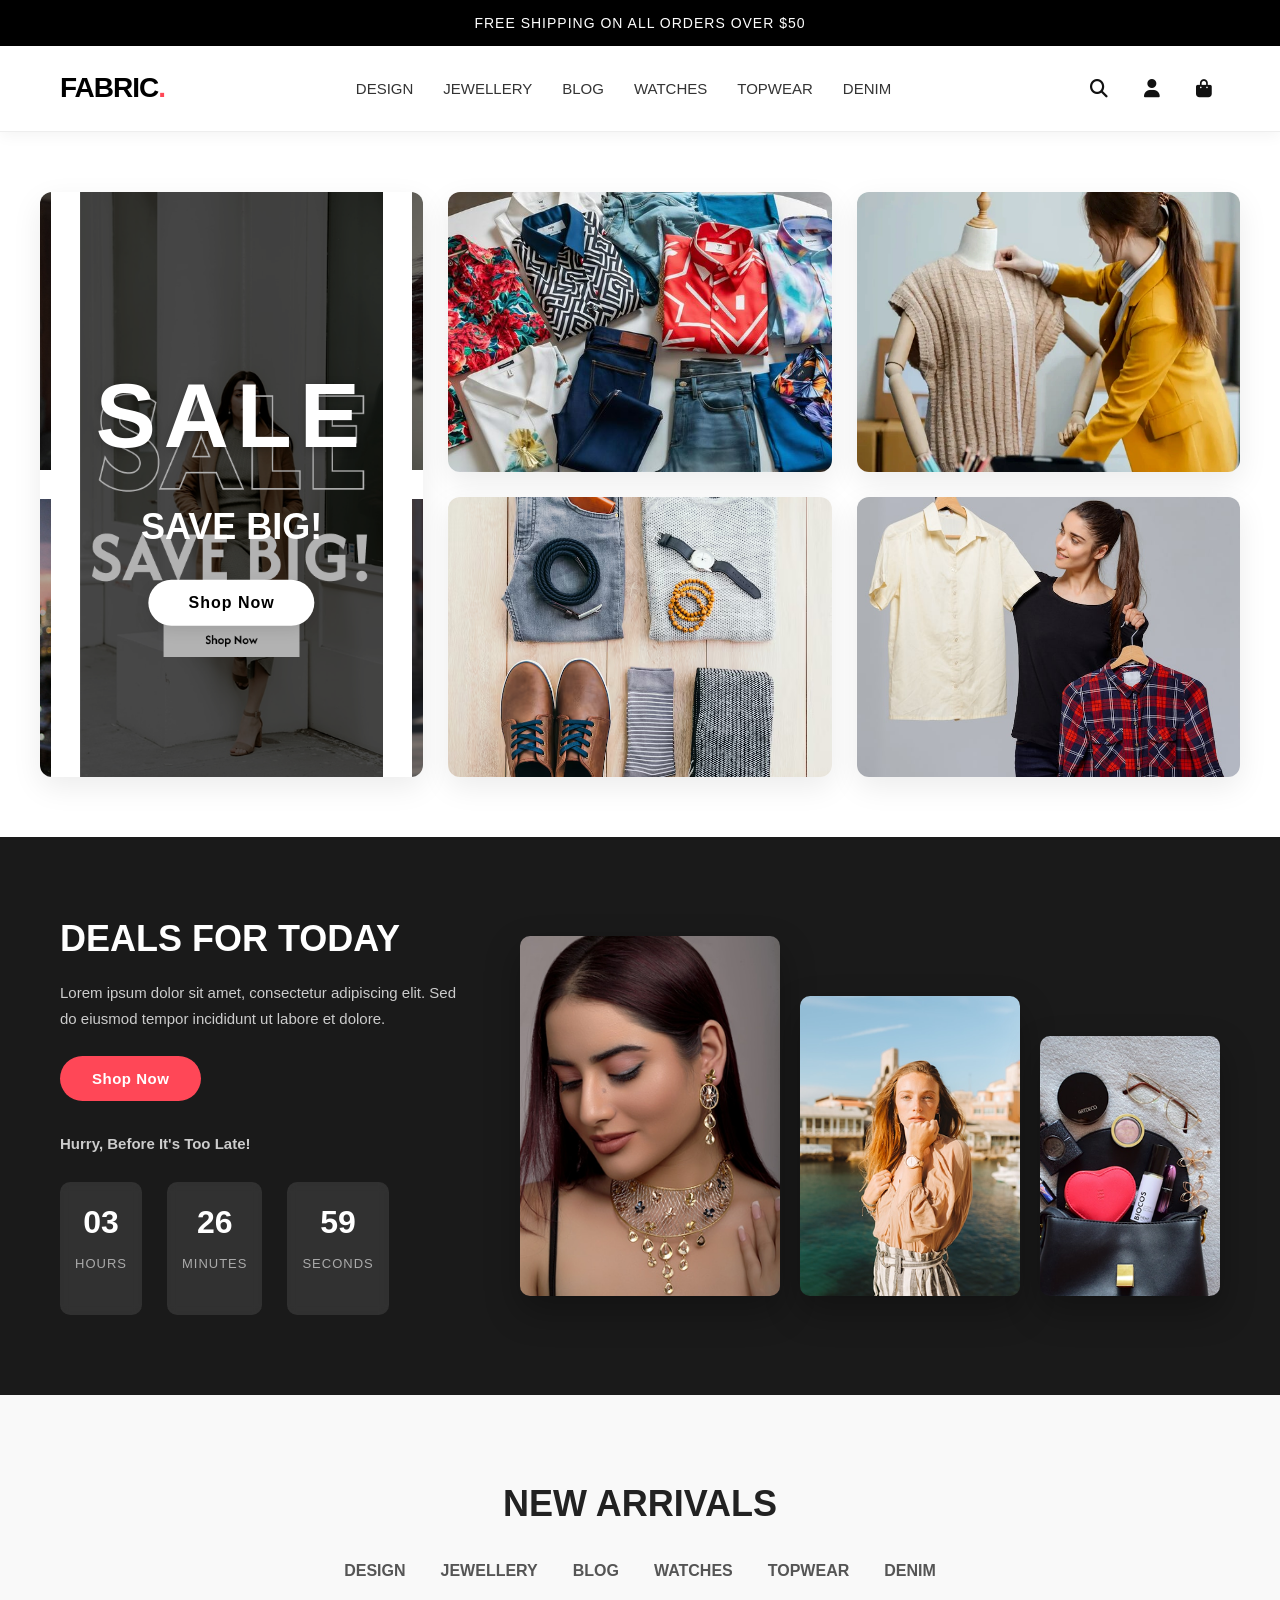
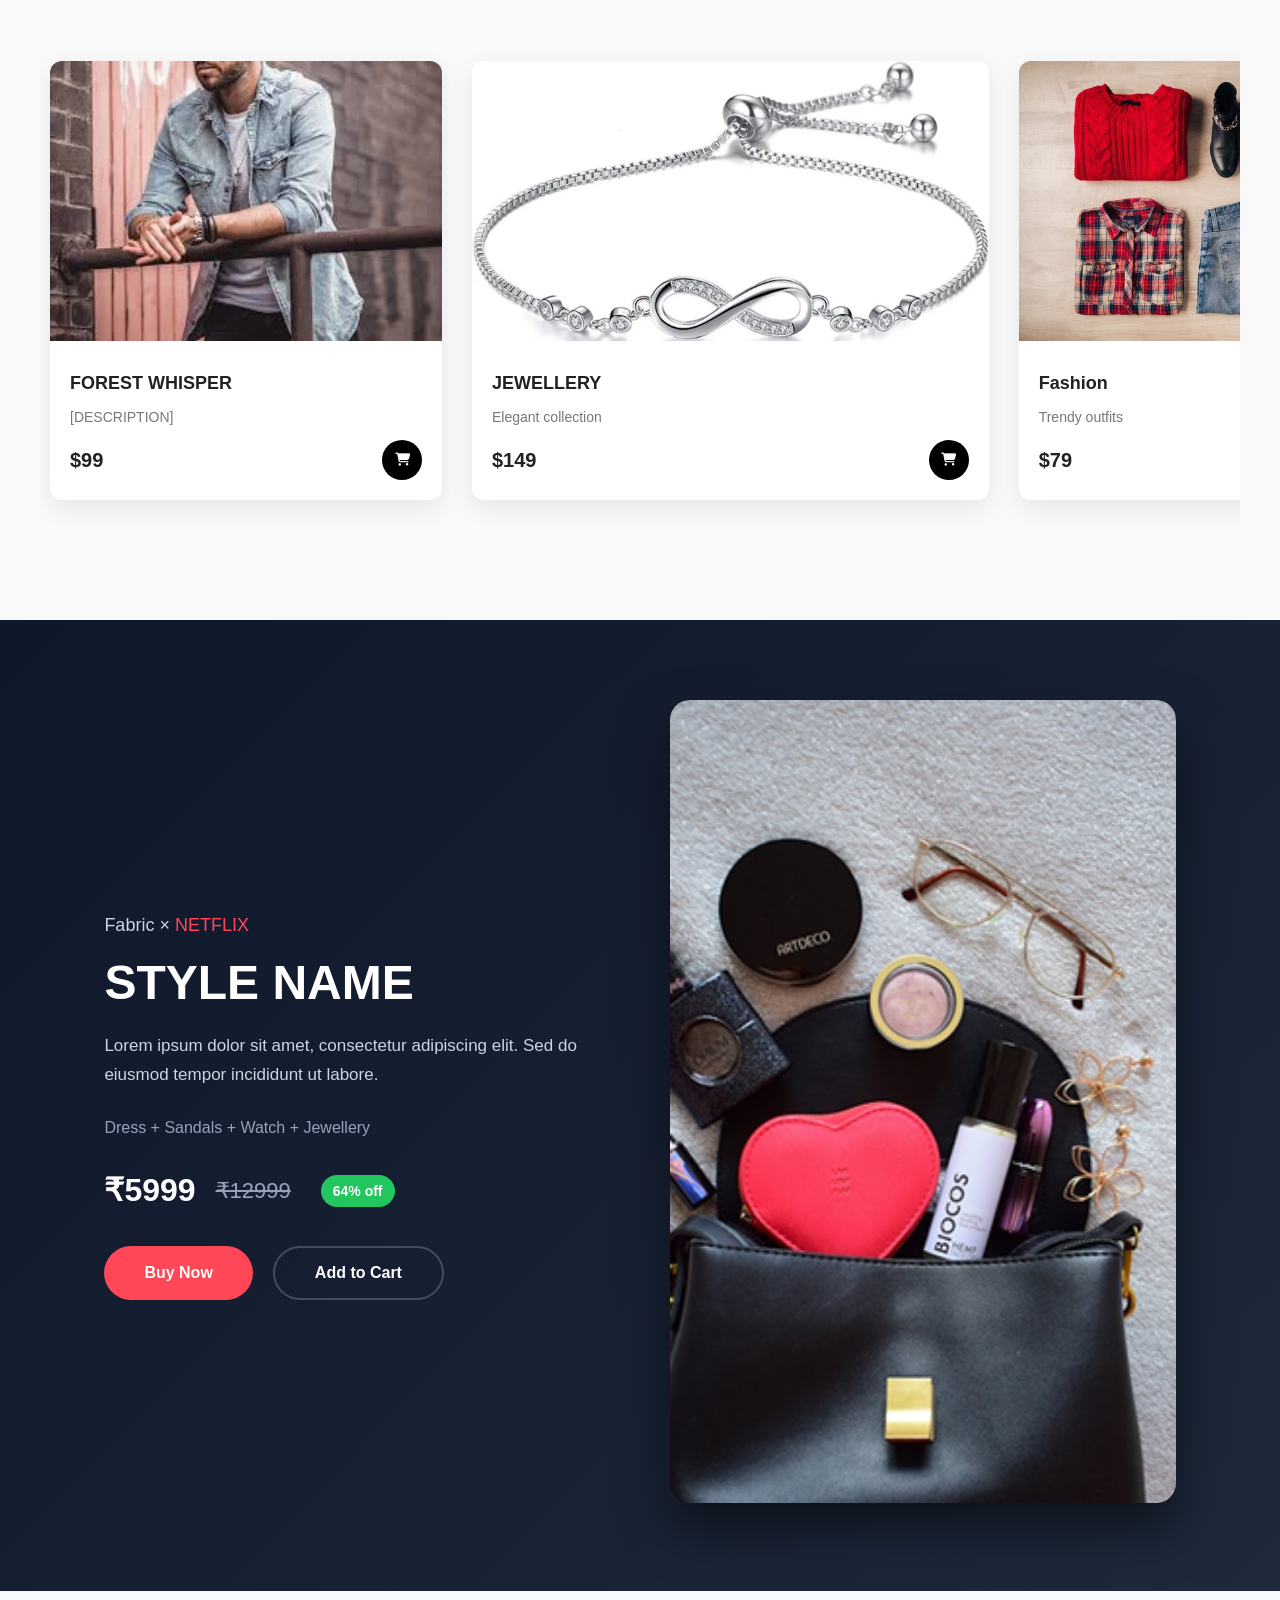
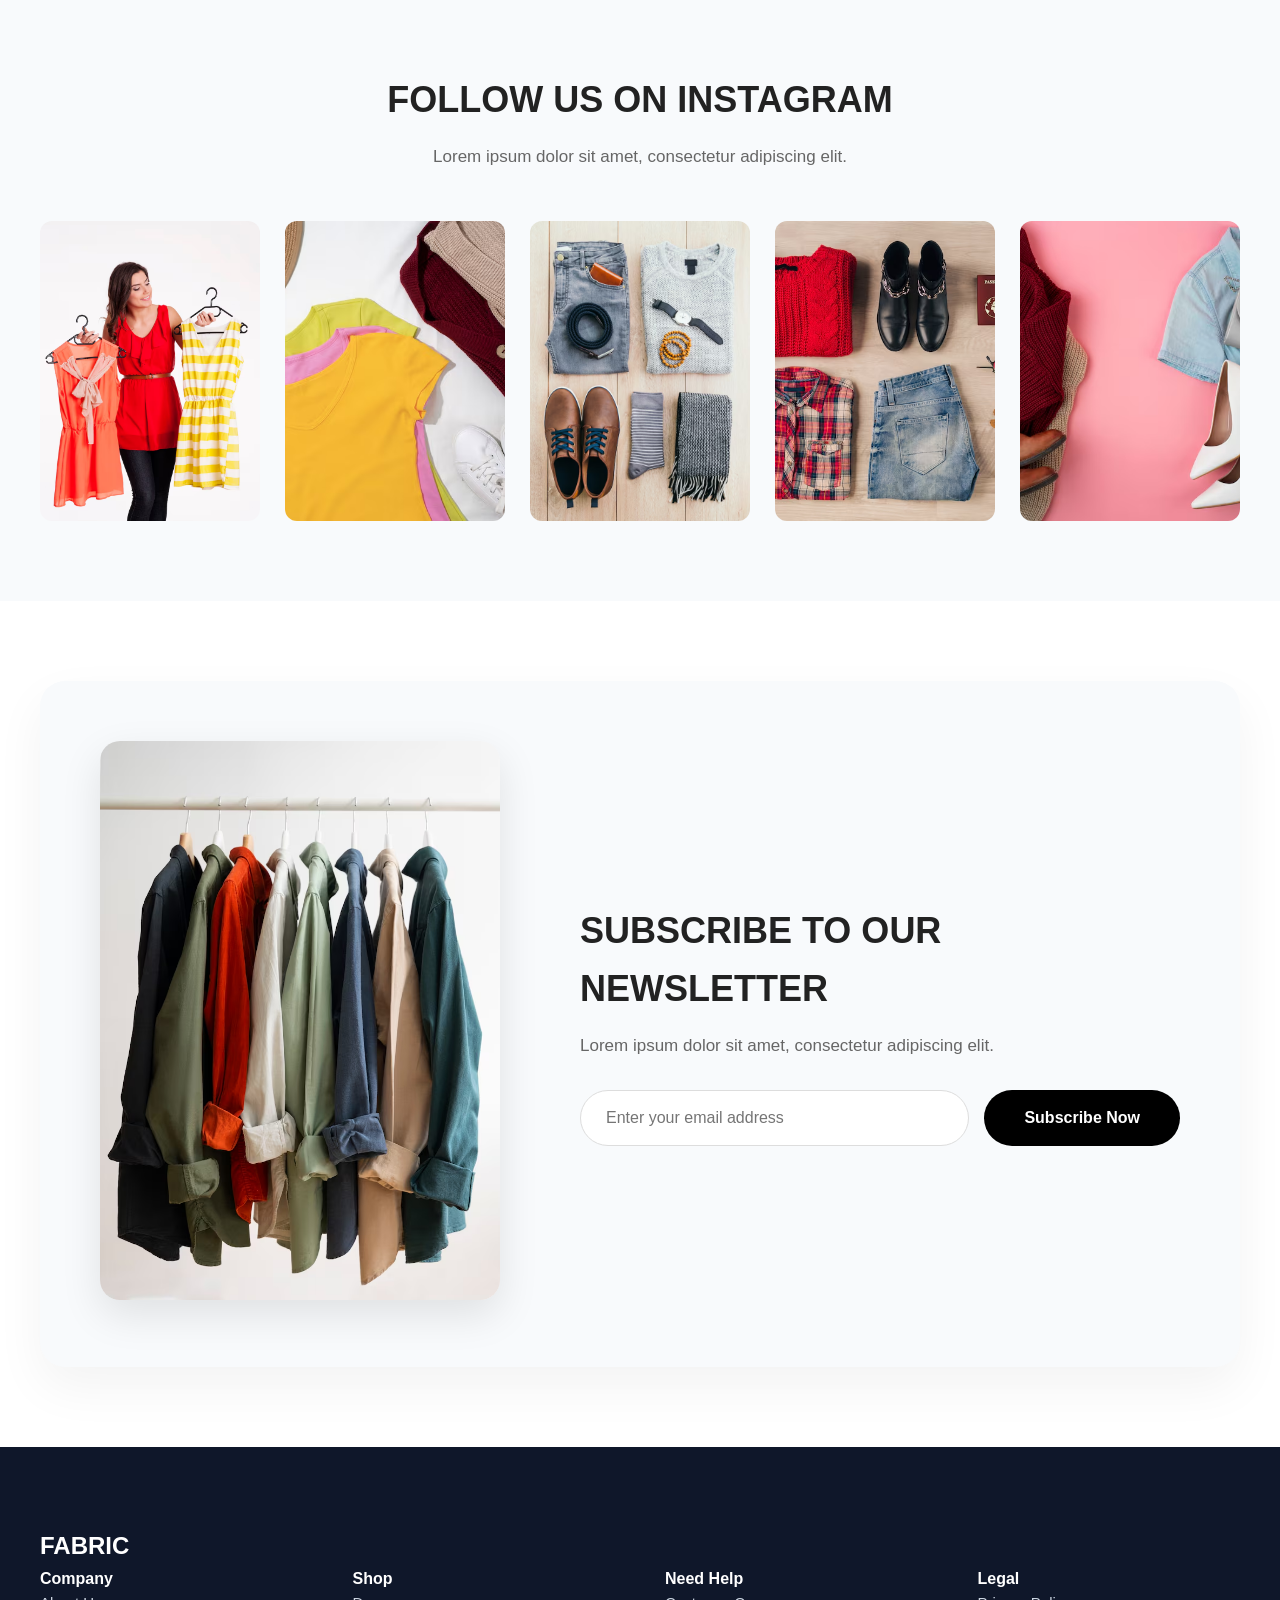
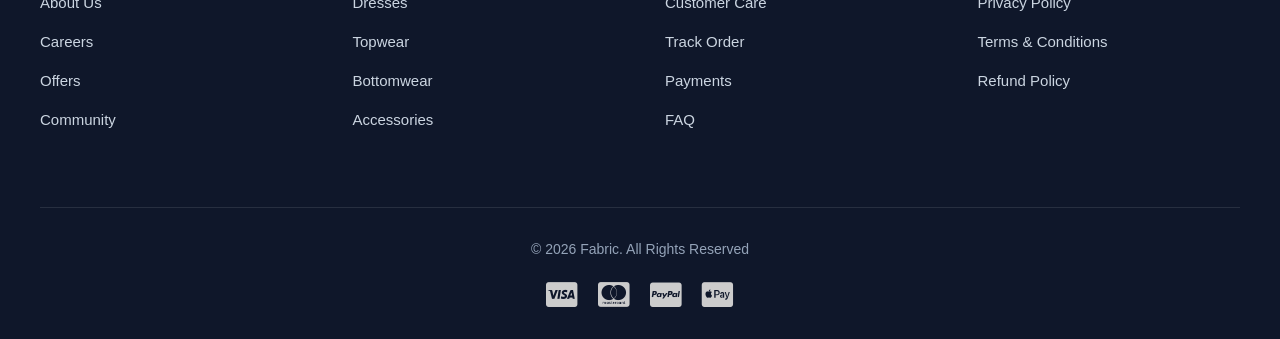
==== index.html @ 208084b7 "Ravi" ====
<!DOCTYPE html>
<html lang="en">
<head>
    <meta charset="UTF-8">
    <meta name="viewport" content="width=device-width, initial-scale=1.0">
    <title>Fabric Fashion</title>
    <link rel="stylesheet" href="index.css">
    <link rel="stylesheet" href="https://cdnjs.cloudflare.com/ajax/libs/font-awesome/6.4.0/css/all.min.css">
    <!DOCTYPE html>
<html lang="en">
<head>
    <meta charset="UTF-8">
    <meta name="viewport" content="width=device-width, initial-scale=1.0">
    <title>FABRIC - Fashion Store</title>
    <link rel="stylesheet" href="style.css">
    <link rel="stylesheet" href="https://cdnjs.cloudflare.com/ajax/libs/font-awesome/6.4.0/css/all.min.css">
</head>
<body>
    <!-- Top Bar -->
    <div class="top-bar">
        <p>FREE SHIPPING ON ALL ORDERS OVER $50</p>
    </div>

    <!-- Header -->
    <header>
        <div class="logo">FABRIC<span>.</span></div>
        
        <!-- Desktop Navigation -->
        <nav>
            <a href="#">DESIGN</a>
            <a href="#">JEWELLERY</a>
            <a href="#">BLOG</a>
            <a href="#">WATCHES</a>
            <a href="#">TOPWEAR</a>
            <a href="#">DENIM</a>
        </nav>
        
        <!-- Desktop Icons -->
        <div class="header-icons">
            <i class="fas fa-search"></i>
            <i class="fas fa-user"></i>
            <i class="fas fa-shopping-bag"></i>
        </div>
        
        <!-- Mobile Menu Toggle -->
        <button class="menu-toggle" id="menuToggle">
            <i class="fas fa-bars"></i>
        </button>
    </header>

    <!-- Mobile Menu -->
    <div class="mobile-menu" id="mobileMenu">
        <div class="mobile-menu-header">
            <div class="logo">FABRIC<span>.</span></div>
            <button class="close-menu" id="closeMenu">
                <i class="fas fa-times"></i>
            </button>
        </div>
        
        <div class="mobile-nav">
            <a href="#">DESIGN</a>
            <a href="#">JEWELLERY</a>
            <a href="#">BLOG</a>
            <a href="#">WATCHES</a>
            <a href="#">TOPWEAR</a>
            <a href="#">DENIM</a>
        </div>
        
        <div class="mobile-icons">
            <i class="fas fa-search"></i>
            <i class="fas fa-user"></i>
            <i class="fas fa-shopping-bag"></i>
        </div>
    </div>

    <!-- Rest of your HTML content -->
    
    
    <script>
        // Mobile Menu Toggle
        const menuToggle = document.getElementById('menuToggle');
        const mobileMenu = document.getElementById('mobileMenu');
        const closeMenu = document.getElementById('closeMenu');

        menuToggle.addEventListener('click', () => {
            mobileMenu.classList.add('active');
            document.body.style.overflow = 'hidden'; // Prevent scrolling when menu is open
        });

        closeMenu.addEventListener('click', () => {
            mobileMenu.classList.remove('active');
            document.body.style.overflow = 'auto'; // Restore scrolling
        });

        // Close menu when clicking on a link
        const mobileLinks = document.querySelectorAll('.mobile-nav a');
        mobileLinks.forEach(link => {
            link.addEventListener('click', () => {
                mobileMenu.classList.remove('active');
                document.body.style.overflow = 'auto';
            });
        });

        // Close menu when clicking outside
        mobileMenu.addEventListener('click', (e) => {
            if (e.target === mobileMenu) {
                mobileMenu.classList.remove('active');
                document.body.style.overflow = 'auto';
            }
        });
    </script>
</body>
</html>
</head>

<body>
    

    <!-- ================= SECTION 1: HERO GRID ================= -->
    <section class="hero-grid-section">
        <div class="container">
            <div class="grid">

                <div class="box">
                    <img src=".vscode\mens_files\shirt-clothes_926199-3914502.jpg">
                </div>

                <div class="box sale">
                    <img src="Group 115.png">
                    <div class="sale-content">
                        <h1>SALE</h1>
                        <h2>SAVE BIG!</h2>
                        <button>Shop Now</button>
                    </div>
                </div>

                <div class="box">
                    <img src=".vscode/fashion.jpg">
                </div>

                <div class="box">
                    <img src=".vscode\mens_files\male-belt-sweater-accessories-clothes_1203-6421.jpg">
                </div>

                <div class="box">
                    <img src=".vscode\mens_files\woman-picking-outfit-holding-two-shirts-choosing_176420-16652.jpg">
                </div>

            </div>
        </div>
    </section>

    <!-- ================= SECTION 2: DEALS ================= -->
    <section class="deals-section">
        <div class="deals">
            <div class="deals-left">
                <h2>DEALS FOR TODAY</h2>
                <p>
                    Lorem ipsum dolor sit amet, consectetur adipiscing elit.
                    Sed do eiusmod tempor incididunt ut labore et dolore.
                </p>

                <button>Shop Now</button>

                <p class="hurry">Hurry, Before It's Too Late!</p>

                <div class="timer">
                    <div><span>03</span><p>Hours</p></div>
                    <div><span>26</span><p>Minutes</p></div>
                    <div><span>59</span><p>Seconds</p></div>
                </div>
            </div>

            <div class="deals-right">
                <img src="Rectangle 19283.png">
                <img src="Rectangle 19282.png">
                <img src="Rectangle 19270.png">
            </div>
        </div>
    </section>

    <!-- ================= SECTION 3: NEW ARRIVALS ================= -->
    <section class="arrivals-section">
        <h2>NEW ARRIVALS</h2>

        <!-- NAV BAR -->
        <nav class="arrivals-nav">
            <a href="#">DESIGN</a>
            <a href="#">JEWELLERY</a>
            <a href="#">BLOG</a>
            <a href="#">WATCHES</a>
            <a href="#">TOPWEAR</a>
            <a href="#">DENIM</a>
        </nav>

        <!-- PRODUCT GRID -->
        <div class="arrivals-row">

            <div class="arrival-card">
                <img src=".vscode\retro.jpg" alt="">
                <div class="arrival-card-content">
                    <h3>FOREST WHISPER</h3>
                    <p>[DESCRIPTION]</p>
                    <div class="price-tag">
                        <span class="price">$99</span>
                        <button class="cart-btn">
                            <i class="fas fa-shopping-cart"></i>
                        </button>
                    </div>
                </div>
            </div>

            <div class="arrival-card">
                <img src=".vscode\jwl.jpg" alt="">
                <div class="arrival-card-content">
                    <h3>JEWELLERY</h3>
                    <p>Elegant collection</p>
                    <div class="price-tag">
                        <span class="price">$149</span>
                        <button class="cart-btn">
                            <i class="fas fa-shopping-cart"></i>
                        </button>
                    </div>
                </div>
            </div>

            <div class="arrival-card">
                <img src=".vscode\bn.jpg" alt="">
                <div class="arrival-card-content">
                    <h3>Fashion</h3>
                    <p>Trendy outfits</p>
                    <div class="price-tag">
                        <span class="price">$79</span>
                        <button class="cart-btn">
                            <i class="fas fa-shopping-cart"></i>
                        </button>
                    </div>
                </div>
            </div>

            <div class="arrival-card">
                <img src=".vscode\hh.jpg" alt="">
                <div class="arrival-card-content">
                    <h3>WATCHES</h3>
                    <p>Luxury timepieces</p>
                    <div class="price-tag">
                        <span class="old-price">$99</span>
                        <span class="price">$49</span>
                        <button class="cart-btn">
                            <i class="fas fa-shopping-cart"></i>
                        </button>
                    </div>
                </div>
            </div>

            <div class="arrival-card">
                <img src=".vscode\denim.jpg" alt="">
                <div class="arrival-card-content">
                    <h3>Denim</h3>
                    <p>Premium collection</p>
                    <div class="price-tag">
                        <span class="price">$89</span>
                        <button class="cart-btn">
                            <i class="fas fa-shopping-cart"></i>
                        </button>
                    </div>
                </div>
            </div>

            <div class="arrival-card">
                <img src=".vscode\mens_files\serious-young-friends_171337-12552.jpg" alt="">
                <div class="arrival-card-content">
                    <h3>Trending</h3>
                    <p>Latest styles</p>
                    <div class="price-tag">
                        <span class="price">$129</span>
                        <button class="cart-btn">
                            <i class="fas fa-shopping-cart"></i>
                        </button>
                    </div>
                </div>
            </div>

        </div>
    </section>

    <!-- ================= SECTION 4: FEATURED PRODUCT ================= -->
    <section class="featured-section">
        <div class="featured-container">
            <div class="featured-text">
                <p class="brand">Fabric × <span>NETFLIX</span></p>
                <h1>STYLE NAME</h1>
                <p class="featured-desc">
                    Lorem ipsum dolor sit amet, consectetur adipiscing elit.
                    Sed do eiusmod tempor incididunt ut labore.
                </p>
                <p class="featured-items">Dress + Sandals + Watch + Jewellery</p>

                <div class="price-section">
                    <span class="current-price">₹5999</span>
                    <span class="old-price">₹12999</span>
                    <span class="discount">64% off</span>
                </div>

                <div class="action-buttons">
                    <button class="btn-primary">Buy Now</button>
                    <button class="btn-secondary">Add to Cart</button>
                </div>
            </div>

            <div class="featured-image">
                <img src="Rectangle 19270.png" alt="Featured Product">
            </div>
        </div>
    </section>

    <!-- ================= SECTION 5: INSTAGRAM ================= -->
    <section class="instagram-section">
        <h2>FOLLOW US ON INSTAGRAM</h2>
        <p>Lorem ipsum dolor sit amet, consectetur adipiscing elit.</p>

        <div class="insta-grid">
            
            <div class="insta-item">
                <img src=".vscode\mens_files\woman-choosing-orange-striped-dress_329181-9208.jpg">
                <div class="insta-overlay">
                    <i class="fab fa-instagram insta-icon"></i>
                </div>
            </div>
            
            <div class="insta-item">
                <img src=".vscode\mens_files\spring-wardrobe-switch-still-life_23-2150176663.jpg">
                <div class="insta-overlay">
                    <i class="fab fa-instagram insta-icon"></i>
                </div>
            </div>
            
            <div class="insta-item">
                <img src=".vscode\mens_files\male-belt-sweater-accessories-clothes_1203-6421.jpg">
                <div class="insta-overlay">
                    <i class="fab fa-instagram insta-icon"></i>
                </div>
            </div>
            
            <div class="insta-item">
                <img src=".vscode\mens_files\flat-lay-woman-style-accessories-red-knitted-sweater-checkered-shirt-jeans-black-leather-boots-autumn-fashion-trend-vintage-photo-camera-swiss-knife-passport-traveler-outfit_285396-5094.jpg">
                <div class="insta-overlay">
                    <i class="fab fa-instagram insta-icon"></i>
                </div>
            </div>
            
            <div class="insta-item">
                <img src=".vscode\mens_files\spring-wardrobe-switch-still-life_23-2150176694.jpg">
                <div class="insta-overlay">
                    <i class="fab fa-instagram insta-icon"></i>
                </div>
            </div>

        </div>
    </section>

    <!-- ================= SECTION 6: NEWSLETTER ================= -->
    <section class="newsletter-section">
        <div class="news-container">

            <div class="news-image">
                <img src=".vscode\mens_files\still-life-with-classic-shirts-hanger_23-2150828629.jpg">
            </div>

            <div class="news-text">
                <h2>SUBSCRIBE TO OUR NEWSLETTER</h2>
                <p>Lorem ipsum dolor sit amet, consectetur adipiscing elit.</p>

                <div class="news-form">
                    <input type="email" placeholder="Enter your email address">
                    <button class="btn-dark">Subscribe Now</button>
                </div>
            </div>

        </div>
    </section>

    <!-- ================= FOOTER ================= -->
    <footer class="footer">
        <div class="footer-container">
            <div class="footer-top">
                <h2>FABRIC</h2>

                <div class="footer-cols">

                    <div class="footer-col">
                        <h4>Company</h4>
                        <a href="#">About Us</a>
                        <a href="#">Careers</a>
                        <a href="#">Offers</a>
                        <a href="#">Community</a>
                    </div>

                    <div class="footer-col">
                        <h4>Shop</h4>
                        <a href="#">Dresses</a>
                        <a href="#">Topwear</a>
                        <a href="#">Bottomwear</a>
                        <a href="#">Accessories</a>
                    </div>

                    <div class="footer-col">
                        <h4>Need Help</h4>
                        <a href="#">Customer Care</a>
                        <a href="#">Track Order</a>
                        <a href="#">Payments</a>
                        <a href="#">FAQ</a>
                    </div>

                    <div class="footer-col">
                        <h4>Legal</h4>
                        <a href="#">Privacy Policy</a>
                        <a href="#">Terms & Conditions</a>
                        <a href="#">Refund Policy</a>
                    </div>

                </div>
            </div>

            <div class="footer-bottom">
                <p class="copyright">
                    © 2026 Fabric. All Rights Reserved
                </p>
                <div class="payment-methods">
                    <i class="fab fa-cc-visa"></i>
                    <i class="fab fa-cc-mastercard"></i>
                    <i class="fab fa-cc-paypal"></i>
                    <i class="fab fa-cc-apple-pay"></i>
                </div>
            </div>
        </div>
    </footer>

    <!-- JavaScript for mobile menu toggle -->
    <script>
        document.querySelector('.menu-toggle').addEventListener('click', function() {
            document.querySelector('.main-nav').classList.toggle('active');
        });
    </script>
</body>
</html>
---- index.css ----
/* ================= BASE RESET ================= */
* {
    margin: 0;
    padding: 0;
    box-sizing: border-box;
    font-family: 'Segoe UI', Tahoma, Geneva, Verdana, sans-serif;
}

html {
    scroll-behavior: smooth;
}

body {
    background: #fff;
    color: #111;
    line-height: 1.6;
    overflow-x: hidden;
}

/* ================= TOP BAR ================= */
.top-bar {
    background: #000;
    color: #fff;
    text-align: center;
    padding: 12px;
    font-size: 14px;
    letter-spacing: 1px;
    position: relative;
    z-index: 100;
}

.top-bar p {
    animation: fadeInDown 0.8s ease-out;
}

/* ================= HEADER ================= */
header {
    display: flex;
    justify-content: space-between;
    align-items: center;
    padding: 20px 60px;
    border-bottom: 1px solid #eee;
    background: white;
    position: sticky;
    top: 0;
    z-index: 99;
    box-shadow: 0 3px 15px rgba(0, 0, 0, 0.05);
}

.logo {
    font-size: 28px;
    font-weight: 800;
    color: #000;
    letter-spacing: -1px;
    transition: transform 0.3s ease;
}

.logo:hover {
    transform: scale(1.05);
}

.logo span {
    color: #ff4757;
}

/* ================= NAVIGATION ================= */
nav {
    display: flex;
    gap: 30px;
}

nav a {
    text-decoration: none;
    color: #333;
    font-size: 15px;
    font-weight: 500;
    position: relative;
    padding: 5px 0;
    transition: color 0.3s;
}

nav a::after {
    content: '';
    position: absolute;
    bottom: 0;
    left: 0;
    width: 0;
    height: 2px;
    background: #ff4757;
    transition: width 0.3s ease;
}

nav a:hover {
    color: #ff4757;
}

nav a:hover::after {
    width: 100%;
}

.header-icons {
    display: flex;
    gap: 20px;
    font-size: 18px;
}

.header-icons i {
    cursor: pointer;
    transition: all 0.3s ease;
    padding: 8px;
    border-radius: 50%;
}

.header-icons i:hover {
    background: #f5f5f5;
    transform: translateY(-3px);
}

.menu-toggle {
    display: none;
    font-size: 24px;
    cursor: pointer;
    background: none;
    border: none;
    color: #333;
}

/* ================= MOBILE MENU ================= */
.mobile-menu {
    display: none;
    position: fixed;
    top: 0;
    left: 0;
    width: 100%;
    height: 100vh;
    background: white;
    z-index: 1000;
    flex-direction: column;
    padding: 80px 30px 30px;
    transform: translateX(-100%);
    transition: transform 0.3s ease-in-out;
}

.mobile-menu.active {
    transform: translateX(0);
}

.mobile-menu-header {
    display: flex;
    justify-content: space-between;
    align-items: center;
    margin-bottom: 40px;
}

.mobile-menu .logo {
    font-size: 24px;
}

.close-menu {
    background: none;
    border: none;
    font-size: 28px;
    color: #333;
    cursor: pointer;
}

.mobile-nav {
    display: flex;
    flex-direction: column;
    gap: 20px;
    margin-bottom: 40px;
}

.mobile-nav a {
    text-decoration: none;
    color: #333;
    font-size: 18px;
    font-weight: 500;
    padding: 12px 0;
    border-bottom: 1px solid #eee;
    transition: color 0.3s;
}

.mobile-nav a:hover {
    color: #ff4757;
}

.mobile-icons {
    display: flex;
    gap: 20px;
    justify-content: center;
    margin-top: 40px;
}

.mobile-icons i {
    font-size: 20px;
    padding: 10px;
    background: #f5f5f5;
    border-radius: 50%;
    cursor: pointer;
}

/* ================= HERO GRID SECTION ================= */
.hero-grid-section {
    padding: 60px 40px;
}

.container {
    max-width: 1400px;
    margin: 0 auto;
}

.grid {
    display: grid;
    grid-template-columns: repeat(3, 1fr);
    grid-template-rows: 280px 280px;
    gap: 25px;
}

.box {
    position: relative;
    overflow: hidden;
    border-radius: 12px;
    box-shadow: 0 10px 30px rgba(0, 0, 0, 0.08);
    transition: transform 0.4s ease;
}

.box:hover {
    transform: translateY(-10px);
}

.box img {
    width: 100%;
    height: 100%;
    object-fit: cover;
    transition: transform 0.5s ease;
}

.box:hover img {
    transform: scale(1.05);
}

.sale {
    grid-row: 1 / span 2;
}

.sale img {
    filter: brightness(70%);
}

.sale-content {
    position: absolute;
    top: 50%;
    left: 50%;
    transform: translate(-50%, -50%);
    text-align: center;
    color: #fff;
    width: 100%;
    padding: 20px;
    z-index: 2;
}

.sale-content h1 {
    font-size: 90px;
    letter-spacing: 8px;
    opacity: 0.7;
    margin-bottom: 10px;
    text-shadow: 2px 2px 10px rgba(0, 0, 0, 0.3);
}

.sale-content h2 {
    font-size: 36px;
    margin: 10px 0 25px;
    font-weight: 600;
}

.sale-content button {
    padding: 14px 40px;
    border: none;
    background: #fff;
    color: #000;
    cursor: pointer;
    font-weight: 600;
    border-radius: 30px;
    font-size: 16px;
    letter-spacing: 1px;
    transition: all 0.3s ease;
    box-shadow: 0 5px 15px rgba(0, 0, 0, 0.1);
}

.sale-content button:hover {
    background: #000;
    color: #fff;
    transform: translateY(-3px);
    box-shadow: 0 8px 20px rgba(0, 0, 0, 0.2);
}

/* ================= DEALS SECTION ================= */
.deals-section {
    background: #1a1a1a;
    color: #fff;
    padding: 80px 60px;
    position: relative;
    overflow: hidden;
}

.deals {
    max-width: 1400px;
    margin: 0 auto;
    display: flex;
    gap: 60px;
    align-items: center;
}

.deals-left {
    width: 40%;
}

.deals-left h2 {
    font-size: 36px;
    margin-bottom: 20px;
    line-height: 1.2;
}

.deals-left p {
    font-size: 15px;
    line-height: 1.7;
    margin-bottom: 25px;
    color: #ccc;
}

.deals-left button {
    padding: 14px 32px;
    border: none;
    background: #ff4757;
    color: white;
    cursor: pointer;
    border-radius: 30px;
    font-weight: 600;
    font-size: 15px;
    letter-spacing: 0.5px;
    transition: all 0.3s ease;
    margin-bottom: 30px;
}

.deals-left button:hover {
    background: #ff3742;
    transform: translateY(-3px);
    box-shadow: 0 10px 20px rgba(255, 71, 87, 0.3);
}

.hurry {
    margin-bottom: 20px;
    font-size: 16px;
    color: #ffd700;
    font-weight: 600;
}

.timer {
    display: flex;
    gap: 25px;
}

.timer div {
    text-align: center;
    background: rgba(255, 255, 255, 0.1);
    padding: 15px;
    border-radius: 10px;
    min-width: 80px;
    backdrop-filter: blur(5px);
}

.timer span {
    display: block;
    font-size: 32px;
    font-weight: 700;
    margin-bottom: 5px;
}

.timer p {
    font-size: 13px;
    color: #aaa;
    text-transform: uppercase;
    letter-spacing: 1px;
}

.deals-right {
    flex: 1;
    display: flex;
    justify-content: flex-end;
    gap: 20px;
    align-items: flex-end;
}

.deals-right img {
    object-fit: cover;
    border-radius: 10px;
    box-shadow: 0 15px 35px rgba(0, 0, 0, 0.3);
    transition: transform 0.4s ease;
}

.deals-right img:hover {
    transform: translateY(-15px);
}

.deals-right img:nth-child(1) {
    width: 260px;
    height: 360px;
}

.deals-right img:nth-child(2) {
    width: 220px;
    height: 300px;
}

.deals-right img:nth-child(3) {
    width: 180px;
    height: 260px;
}

/* ================= NEW ARRIVALS ================= */
.arrivals-section {
    padding: 80px 40px;
    background: #f9f9f9;
    text-align: center;
}

.arrivals-section h2 {
    font-size: 36px;
    margin-bottom: 20px;
    color: #222;
}

.arrivals-nav {
    display: flex;
    justify-content: center;
    gap: 35px;
    margin-bottom: 50px;
    flex-wrap: wrap;
}

.arrivals-nav a {
    text-decoration: none;
    color: #555;
    font-weight: 600;
    font-size: 16px;
    padding-bottom: 8px;
    position: relative;
    transition: color 0.3s;
}

.arrivals-nav a::after {
    content: '';
    position: absolute;
    bottom: 0;
    left: 0;
    width: 0;
    height: 2px;
    background: #ff4757;
    transition: width 0.3s ease;
}

.arrivals-nav a:hover {
    color: #000;
}

.arrivals-nav a:hover::after {
    width: 100%;
}

.arrivals-row {
    max-width: 1400px;
    margin: 0 auto;
    display: flex;
    gap: 30px;
    overflow-x: auto;
    padding: 20px 10px 40px;
    scrollbar-width: thin;
    scrollbar-color: #ff4757 #f0f0f0;
}

.arrivals-row::-webkit-scrollbar {
    height: 8px;
}

.arrivals-row::-webkit-scrollbar-track {
    background: #f0f0f0;
    border-radius: 10px;
}

.arrivals-row::-webkit-scrollbar-thumb {
    background: #ff4757;
    border-radius: 10px;
}

.arrival-card {
    min-width: 250px;
    background: #fff;
    border-radius: 12px;
    overflow: hidden;
    box-shadow: 0 8px 25px rgba(0, 0, 0, 0.08);
    transition: all 0.4s ease;
    flex-shrink: 0;
}

.arrival-card:hover {
    transform: translateY(-15px);
    box-shadow: 0 15px 35px rgba(0, 0, 0, 0.15);
}

.arrival-card img {
    width: 100%;
    height: 280px;
    object-fit: cover;
    transition: transform 0.5s ease;
}

.arrival-card:hover img {
    transform: scale(1.05);
}

.arrival-card-content {
    padding: 20px;
    text-align: left;
}

.arrival-card h3 {
    font-size: 18px;
    margin-bottom: 8px;
    color: #222;
}

.arrival-card p {
    color: #777;
    font-size: 14px;
    margin-bottom: 12px;
}

.price-tag {
    display: flex;
    justify-content: space-between;
    align-items: center;
}

.price {
    font-weight: 700;
    font-size: 20px;
    color: #222;
}

.old-price {
    text-decoration: line-through;
    color: #999;
    font-size: 16px;
    margin-right: 10px;
}

.cart-btn {
    background: #000;
    color: white;
    border: none;
    width: 40px;
    height: 40px;
    border-radius: 50%;
    cursor: pointer;
    display: flex;
    align-items: center;
    justify-content: center;
    transition: all 0.3s ease;
}

.cart-btn:hover {
    background: #ff4757;
    transform: rotate(15deg);
}

/* ================= FEATURED PRODUCT ================= */
.featured-section {
    background: linear-gradient(135deg, #0f172a 0%, #1e293b 100%);
    min-height: 90vh;
    display: flex;
    align-items: center;
    color: #fff;
    padding: 80px 40px;
}

.featured-container {
    max-width: 1400px;
    margin: 0 auto;
    display: flex;
    justify-content: space-between;
    align-items: center;
    gap: 60px;
}

.featured-text {
    width: 50%;
}

.brand {
    color: #cbd5e1;
    margin-bottom: 15px;
    font-size: 18px;
}

.brand span {
    color: #ff4757;
}

.featured-text h1 {
    font-size: 48px;
    margin-bottom: 20px;
    line-height: 1.2;
}

.featured-desc {
    color: #cbd5e1;
    margin-bottom: 25px;
    font-size: 17px;
    line-height: 1.7;
}

.featured-items {
    margin-bottom: 25px;
    font-size: 16px;
    color: #94a3b8;
}

.price-section {
    display: flex;
    gap: 20px;
    margin-bottom: 30px;
    align-items: center;
}

.current-price {
    font-size: 32px;
    font-weight: 700;
}

.old-price {
    text-decoration: line-through;
    color: #94a3b8;
    font-size: 22px;
}

.discount {
    background: #22c55e;
    color: white;
    padding: 5px 12px;
    border-radius: 20px;
    font-size: 14px;
    font-weight: 600;
}

.action-buttons {
    display: flex;
    gap: 20px;
    margin-top: 30px;
}

.btn-primary {
    padding: 16px 40px;
    background: #ff4757;
    color: white;
    border: none;
    border-radius: 30px;
    font-weight: 600;
    font-size: 16px;
    cursor: pointer;
    transition: all 0.3s ease;
}

.btn-primary:hover {
    background: #ff3742;
    transform: translateY(-5px);
    box-shadow: 0 15px 25px rgba(255, 71, 87, 0.3);
}

.btn-secondary {
    padding: 16px 40px;
    background: transparent;
    color: white;
    border: 2px solid rgba(255, 255, 255, 0.2);
    border-radius: 30px;
    font-weight: 600;
    font-size: 16px;
    cursor: pointer;
    transition: all 0.3s ease;
}

.btn-secondary:hover {
    background: rgba(255, 255, 255, 0.1);
    border-color: rgba(255, 255, 255, 0.5);
    transform: translateY(-5px);
}

.featured-image {
    width: 50%;
    position: relative;
}

.featured-image img {
    width: 100%;
    border-radius: 20px;
    box-shadow: 0 25px 50px rgba(0, 0, 0, 0.5);
}

/* ================= INSTAGRAM SECTION ================= */
.instagram-section {
    padding: 80px 40px;
    text-align: center;
    background: #f8fafc;
}

.instagram-section h2 {
    font-size: 36px;
    margin-bottom: 15px;
    color: #222;
}

.instagram-section p {
    color: #666;
    max-width: 600px;
    margin: 0 auto 50px;
    font-size: 17px;
}

.insta-grid {
    max-width: 1400px;
    margin: 0 auto;
    display: grid;
    grid-template-columns: repeat(5, 1fr);
    gap: 25px;
}

.insta-item {
    position: relative;
    overflow: hidden;
    border-radius: 12px;
    height: 300px;
}

.insta-item img {
    width: 100%;
    height: 100%;
    object-fit: cover;
}

.insta-overlay {
    position: absolute;
    top: 0;
    left: 0;
    width: 100%;
    height: 100%;
    background: rgba(255, 71, 87, 0.8);
    display: flex;
    align-items: center;
    justify-content: center;
    opacity: 0;
    transition: opacity 0.4s ease;
}

.insta-item:hover .insta-overlay {
    opacity: 1;
}

.insta-icon {
    color: white;
    font-size: 32px;
}

/* ================= NEWSLETTER ================= */
.newsletter-section {
    padding: 80px 40px;
    background: #fff;
}

.news-container {
    max-width: 1200px;
    margin: 0 auto;
    display: flex;
    align-items: center;
    gap: 80px;
    background: #f8fafc;
    border-radius: 25px;
    padding: 60px;
    box-shadow: 0 20px 50px rgba(0, 0, 0, 0.05);
}

.news-image {
    width: 40%;
}

.news-image img {
    width: 100%;
    border-radius: 20px;
    box-shadow: 0 15px 40px rgba(0, 0, 0, 0.1);
}

.news-text {
    width: 60%;
}

.news-text h2 {
    font-size: 36px;
    margin-bottom: 15px;
    color: #222;
}

.news-text p {
    color: #666;
    margin-bottom: 30px;
    font-size: 17px;
}

.news-form {
    display: flex;
    gap: 15px;
    margin-top: 25px;
}

.news-form input {
    flex: 1;
    padding: 18px 25px;
    border: 1px solid #ddd;
    border-radius: 50px;
    font-size: 16px;
    transition: all 0.3s ease;
}

.news-form input:focus {
    outline: none;
    border-color: #ff4757;
    box-shadow: 0 0 0 3px rgba(255, 71, 87, 0.1);
}

.btn-dark {
    padding: 18px 40px;
    background: #000;
    color: white;
    border: none;
    border-radius: 50px;
    font-weight: 600;
    font-size: 16px;
    cursor: pointer;
    transition: all 0.3s ease;
}

.btn-dark:hover {
    background: #333;
    transform: translateY(-3px);
    box-shadow: 0 10px 20px rgba(0, 0, 0, 0.2);
}

/* ================= FOOTER ================= */
footer {
    background: #0f172a;
    color: #fff;
    padding: 80px 40px 30px;
}

.footer-container {
    max-width: 1400px;
    margin: 0 auto;
}

.footer-cols {
    display: grid;
    grid-template-columns: repeat(4, 1fr);
    gap: 50px;
    margin-bottom: 60px;
}

.footer-col h3 {
    font-size: 20px;
    margin-bottom: 25px;
    color: #fff;
}

.footer-col a {
    display: block;
    color: #cbd5e1;
    text-decoration: none;
    margin-bottom: 15px;
    transition: all 0.3s ease;
    font-size: 15px;
}

.footer-col a:hover {
    color: #fff;
    transform: translateX(5px);
}

.social-icons {
    display: flex;
    gap: 20px;
    margin-top: 25px;
}

.social-icons a {
    display: flex;
    align-items: center;
    justify-content: center;
    width: 40px;
    height: 40px;
    background: rgba(255, 255, 255, 0.1);
    border-radius: 50%;
    transition: all 0.3s ease;
}

.social-icons a:hover {
    background: #ff4757;
    transform: translateY(-5px);
}

.footer-bottom {
    border-top: 1px solid rgba(255, 255, 255, 0.1);
    padding-top: 30px;
    text-align: center;
    color: #94a3b8;
    font-size: 14px;
}

.payment-methods {
    display: flex;
    justify-content: center;
    gap: 20px;
    margin-top: 20px;
    font-size: 28px;
    color: #ccc;
}

/* ================= ANIMATIONS ================= */

/* Fade In Down */
@keyframes fadeInDown {
    from {
        opacity: 0;
        transform: translateY(-20px);
    }
    to {
        opacity: 1;
        transform: translateY(0);
    }
}

/* Fade In Up */
@keyframes fadeInUp {
    from {
        opacity: 0;
        transform: translateY(20px);
    }
    to {
        opacity: 1;
        transform: translateY(0);
    }
}

/* Fade In */
@keyframes fadeIn {
    from {
        opacity: 0;
    }
    to {
        opacity: 1;
    }
}

/* Slide In Left */
@keyframes slideInLeft {
    from {
        opacity: 0;
        transform: translateX(-50px);
    }
    to {
        opacity: 1;
        transform: translateX(0);
    }
}

/* Slide In Right */
@keyframes slideInRight {
    from {
        opacity: 0;
        transform: translateX(50px);
    }
    to {
        opacity: 1;
        transform: translateX(0);
    }
}

/* Pulse Animation */
@keyframes pulse {
    0% {
        transform: scale(1);
    }
    50% {
        transform: scale(1.05);
    }
    100% {
        transform: scale(1);
    }
}

/* Shake Animation */
@keyframes shake {
    0%, 100% {
        transform: translateX(0);
    }
    10%, 30%, 50%, 70%, 90% {
        transform: translateX(-5px);
    }
    20%, 40%, 60%, 80% {
        transform: translateX(5px);
    }
}

/* Bounce Animation */
@keyframes bounce {
    0%, 20%, 50%, 80%, 100% {
        transform: translateY(0);
    }
    40% {
        transform: translateY(-10px);
    }
    60% {
        transform: translateY(-5px);
    }
}

/* Float Animation */
@keyframes float {
    0%, 100% {
        transform: translateY(0);
    }
    50% {
        transform: translateY(-10px);
    }
}

/* Rotate Animation */
@keyframes rotate {
    from {
        transform: rotate(0deg);
    }
    to {
        transform: rotate(360deg);
    }
}

/* ================= ELEMENT ANIMATIONS ================= */

/* Top Bar Animation */
.top-bar {
    animation: fadeInDown 0.8s ease-out;
}

/* Logo Animation */
.logo {
    animation: fadeIn 1s ease-out;
}

/* Navigation Items Animation */
nav a {
    animation: fadeInUp 0.8s ease-out;
    animation-fill-mode: both;
}

nav a:nth-child(1) { animation-delay: 0.1s; }
nav a:nth-child(2) { animation-delay: 0.2s; }
nav a:nth-child(3) { animation-delay: 0.3s; }
nav a:nth-child(4) { animation-delay: 0.4s; }
nav a:nth-child(5) { animation-delay: 0.5s; }

/* Grid Box Animation */
.box {
    animation: fadeInUp 0.8s ease-out;
    animation-fill-mode: both;
}

.box:nth-child(1) { animation-delay: 0.1s; }
.box:nth-child(2) { animation-delay: 0.2s; }
.box:nth-child(3) { animation-delay: 0.3s; }
.box:nth-child(4) { animation-delay: 0.4s; }
.box:nth-child(5) { animation-delay: 0.5s; }

/* Sale Content Animation */
.sale-content h1 {
    animation: fadeInDown 1s ease-out 0.5s both;
}

.sale-content h2 {
    animation: fadeInUp 1s ease-out 0.7s both;
}

.sale-content button {
    animation: fadeIn 1s ease-out 0.9s both;
}

/* Timer Animation */
.timer div {
    animation: pulse 2s infinite;
}

.timer div:nth-child(1) { animation-delay: 0s; }
.timer div:nth-child(2) { animation-delay: 0.2s; }
.timer div:nth-child(3) { animation-delay: 0.4s; }
.timer div:nth-child(4) { animation-delay: 0.6s; }

/* Deal Images Animation */
.deals-right img {
    animation: fadeInRight 0.8s ease-out;
    animation-fill-mode: both;
}

.deals-right img:nth-child(1) { animation-delay: 0.1s; }
.deals-right img:nth-child(2) { animation-delay: 0.3s; }
.deals-right img:nth-child(3) { animation-delay: 0.5s; }

/* Arrival Cards Animation */
.arrival-card {
    animation: fadeInUp 0.6s ease-out;
    animation-fill-mode: both;
}

.arrival-card:nth-child(1) { animation-delay: 0.1s; }
.arrival-card:nth-child(2) { animation-delay: 0.2s; }
.arrival-card:nth-child(3) { animation-delay: 0.3s; }
.arrival-card:nth-child(4) { animation-delay: 0.4s; }
.arrival-card:nth-child(5) { animation-delay: 0.5s; }

/* Featured Section Animation */
.featured-text {
    animation: slideInLeft 1s ease-out;
}

.featured-image {
    animation: slideInRight 1s ease-out;
}

/* Instagram Items Animation */
.insta-item {
    animation: fadeInUp 0.6s ease-out;
    animation-fill-mode: both;
}

.insta-item:nth-child(1) { animation-delay: 0.1s; }
.insta-item:nth-child(2) { animation-delay: 0.2s; }
.insta-item:nth-child(3) { animation-delay: 0.3s; }
.insta-item:nth-child(4) { animation-delay: 0.4s; }
.insta-item:nth-child(5) { animation-delay: 0.5s; }

/* Newsletter Animation */
.news-image {
    animation: fadeInLeft 1s ease-out;
}

.news-text {
    animation: fadeInRight 1s ease-out;
}

/* Footer Animation */
.footer-col {
    animation: fadeInUp 0.6s ease-out;
    animation-fill-mode: both;
}

.footer-col:nth-child(1) { animation-delay: 0.1s; }
.footer-col:nth-child(2) { animation-delay: 0.2s; }
.footer-col:nth-child(3) { animation-delay: 0.3s; }
.footer-col:nth-child(4) { animation-delay: 0.4s; }

/* Hover Effects */
.box:hover {
    animation: pulse 0.5s ease;
}

button:hover {
    animation: bounce 0.5s ease;
}

.cart-btn:hover {
    animation: rotate 0.5s ease;
}

/* Scroll Animation */
.scroll-animate {
    opacity: 0;
    transform: translateY(30px);
    transition: all 0.8s ease;
}

.scroll-animate.visible {
    opacity: 1;
    transform: translateY(0);
}

/* Loading Animation */
.loading-spinner {
    display: inline-block;
    width: 20px;
    height: 20px;
    border: 3px solid rgba(255, 255, 255, 0.3);
    border-radius: 50%;
    border-top-color: white;
    animation: rotate 1s ease-in-out infinite;
}

/* ================= RESPONSIVE STYLES ================= */

/* Large Desktops (1200px and above) */
@media (min-width: 1200px) {
    .container {
        max-width: 1400px;
    }
}

/* Medium Desktops (992px to 1199px) */
@media (max-width: 1199px) {
    header {
        padding: 20px 40px;
    }
    
    .sale-content h1 {
        font-size: 70px;
    }
    
    .deals {
        gap: 40px;
    }
    
    .featured-container {
        gap: 40px;
    }
    
    .featured-text h1 {
        font-size: 40px;
    }
    
    .insta-grid {
        grid-template-columns: repeat(4, 1fr);
    }
    
    .news-container {
        gap: 50px;
        padding: 40px;
    }
}

/* Tablets (768px to 991px) */
@media (max-width: 991px) {
    /* Header */
    header {
        padding: 15px 30px;
    }
    
    /* Desktop nav hide in mobile */
    nav {
        display: none;
    }
    
    /* Show menu toggle button */
    .menu-toggle {
        display: block;
        z-index: 1001;
    }
    
    /* Hide header icons on mobile */
    .header-icons {
        display: none;
    }
    
    /* Hero Grid */
    .hero-grid-section {
        padding: 40px 20px;
    }
    
    .grid {
        grid-template-columns: repeat(2, 1fr);
        grid-template-rows: 250px 250px 250px;
    }
    
    .sale {
        grid-row: 1 / span 2;
    }
    
    .sale-content h1 {
        font-size: 60px;
    }
    
    .sale-content h2 {
        font-size: 28px;
    }
    
    /* Deals Section */
    .deals-section {
        padding: 60px 30px;
    }
    
    .deals {
        flex-direction: column;
        gap: 50px;
    }
    
    .deals-left {
        width: 100%;
        text-align: center;
    }
    
    .timer {
        justify-content: center;
    }
    
    .deals-right {
        justify-content: center;
    }
    
    /* Featured Section */
    .featured-section {
        padding: 60px 30px;
    }
    
    .featured-container {
        flex-direction: column;
        gap: 50px;
    }
    
    .featured-text {
        width: 100%;
        text-align: center;
    }
    
    .featured-image {
        width: 80%;
    }
    
    /* Instagram */
    .insta-grid {
        grid-template-columns: repeat(3, 1fr);
    }
    
    /* Newsletter */
    .news-container {
        flex-direction: column;
        text-align: center;
    }
    
    .news-image, .news-text {
        width: 100%;
    }
    
    .news-form {
        flex-direction: column;
    }
    
    /* Footer */
    .footer-cols {
        grid-template-columns: repeat(2, 1fr);
        gap: 40px;
    }
}

/* Small Tablets and Large Phones (576px to 767px) */
@media (max-width: 767px) {
    /* Header */
    header {
        padding: 15px 20px;
    }
    
    .logo {
        font-size: 22px;
    }
    
    /* Mobile menu full screen */
    .mobile-menu {
        display: flex;
    }
    
    /* Hero Grid */
    .grid {
        grid-template-columns: 1fr;
        grid-template-rows: repeat(5, 220px);
        gap: 15px;
    }
    
    .sale {
        grid-row: auto;
    }
    
    .sale-content h1 {
        font-size: 50px;
        letter-spacing: 5px;
    }
    
    .sale-content h2 {
        font-size: 24px;
    }
    
    .sale-content button {
        padding: 12px 30px;
    }
    
    /* Deals Section */
    .deals-section {
        padding: 50px 20px;
    }
    
    .deals-right {
        flex-wrap: wrap;
        justify-content: center;
    }
    
    .deals-right img:nth-child(1),
    .deals-right img:nth-child(2),
    .deals-right img:nth-child(3) {
        width: 180px;
        height: 250px;
    }
    
    /* Arrivals */
    .arrivals-section {
        padding: 50px 20px;
    }
    
    .arrivals-nav {
        gap: 20px;
    }
    
    .arrivals-nav a {
        font-size: 14px;
    }
    
    .arrival-card {
        min-width: 200px;
    }
    
    /* Featured */
    .featured-text h1 {
        font-size: 32px;
    }
    
    .action-buttons {
        flex-direction: column;
        align-items: center;
    }
    
    .btn-primary, .btn-secondary {
        width: 100%;
        max-width: 300px;
    }
    
    /* Instagram */
    .instagram-section {
        padding: 50px 20px;
    }
    
    .insta-grid {
        grid-template-columns: repeat(2, 1fr);
    }
    
    .insta-item {
        height: 250px;
    }
    
    /* Newsletter */
    .newsletter-section {
        padding: 50px 20px;
    }
    
    .news-container {
        padding: 30px;
        border-radius: 15px;
    }
    
    /* Footer */
    footer {
        padding: 50px 20px 20px;
    }
    
    .footer-cols {
        grid-template-columns: 1fr;
        gap: 30px;
    }
}

/* Small Phones (Up to 575px) */
@media (max-width: 575px) {
    /* Top Bar */
    .top-bar {
        padding: 10px;
        font-size: 12px;
    }
    
    /* Header */
    header {
        padding: 12px 15px;
    }
    
    .logo {
        font-size: 20px;
    }
    
    .menu-toggle {
        font-size: 22px;
    }
    
    /* Hero Grid */
    .hero-grid-section {
        padding: 30px 15px;
    }
    
    .grid {
        grid-template-rows: repeat(5, 180px);
    }
    
    .sale-content h1 {
        font-size: 40px;
        letter-spacing: 3px;
    }
    
    .sale-content h2 {
        font-size: 20px;
    }
    
    /* Deals Section */
    .deals-left h2 {
        font-size: 28px;
    }
    
    .timer {
        gap: 15px;
    }
    
    .timer div {
        min-width: 60px;
        padding: 10px;
    }
    
    .timer span {
        font-size: 24px;
    }
}
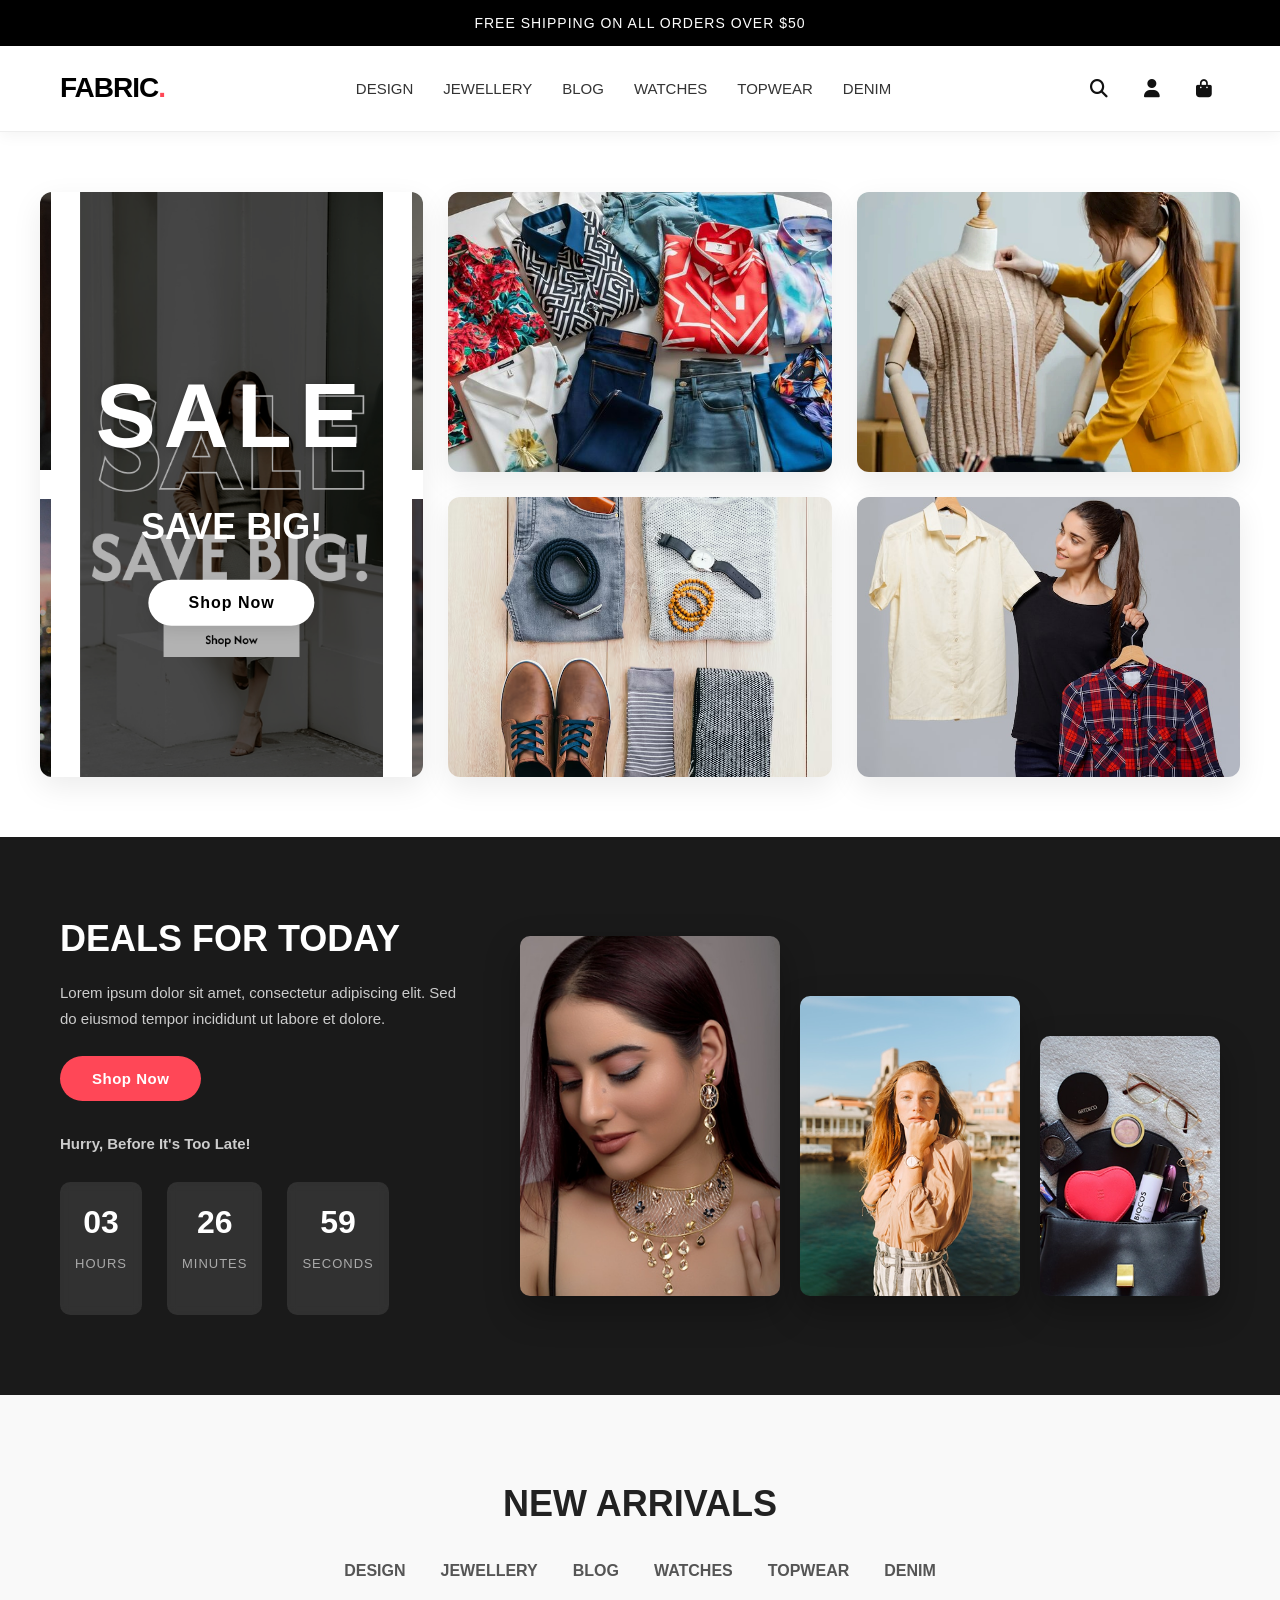
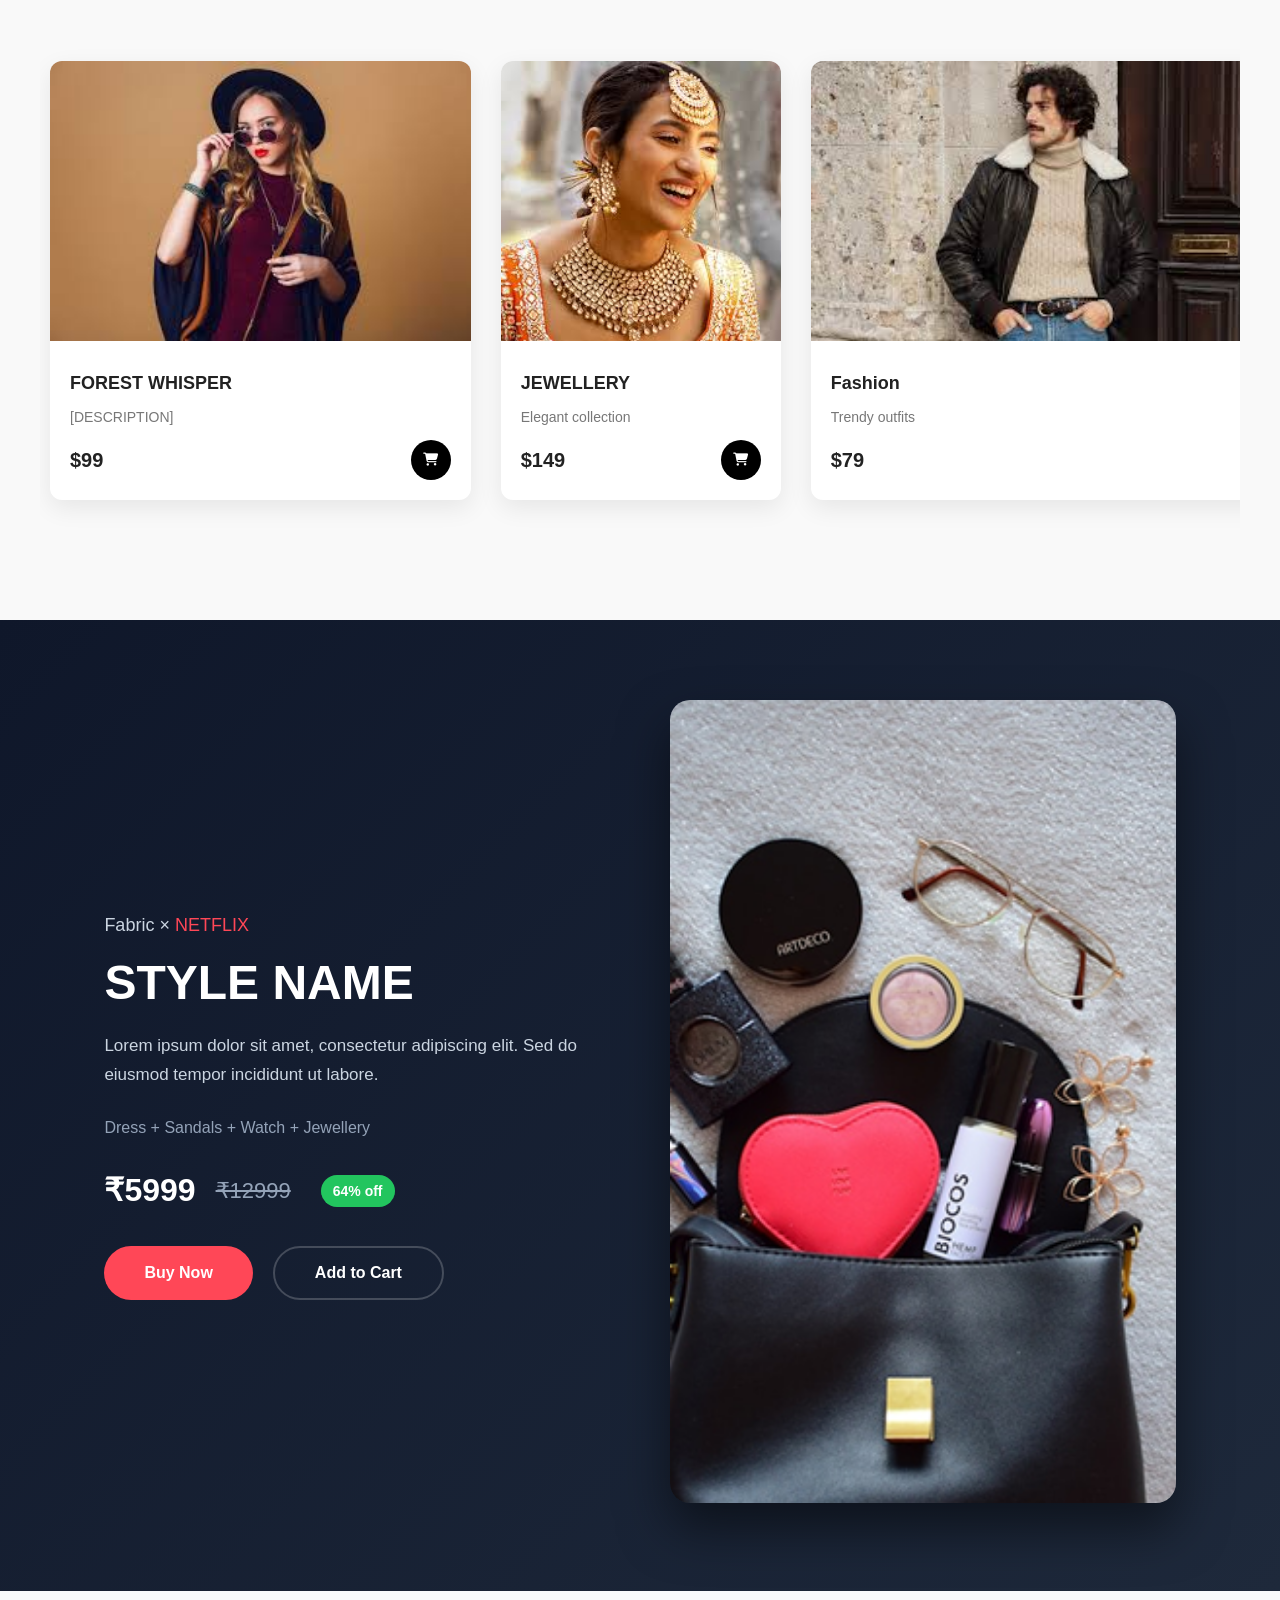
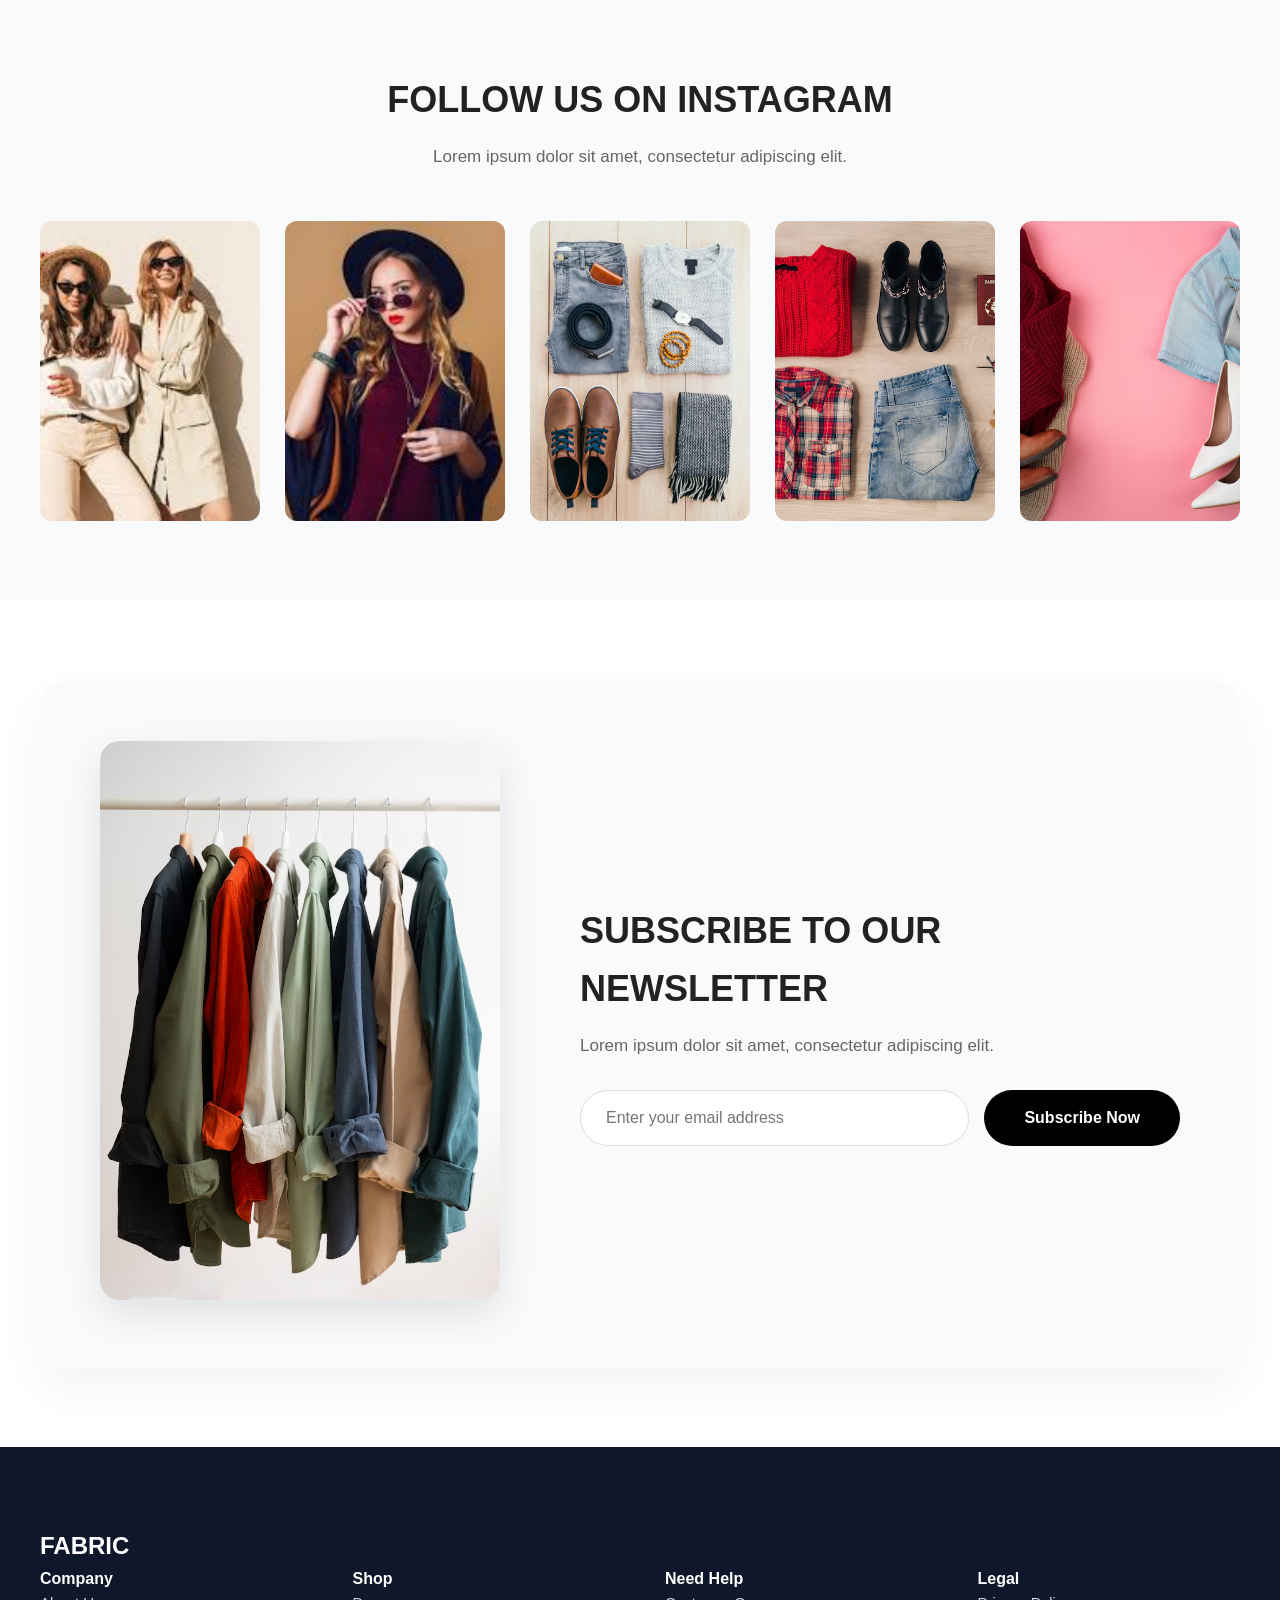
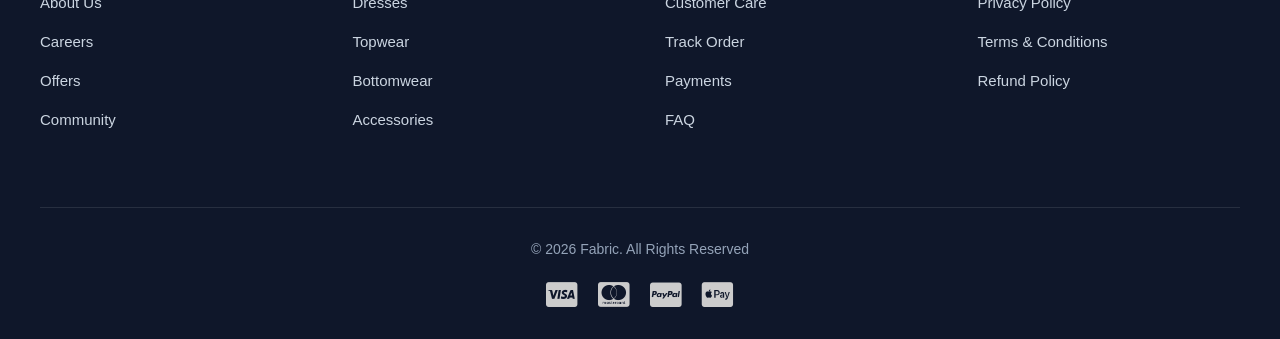
==== commit 9951b7fd: "njhvcyu" ====
--- a/index.html
+++ b/index.html
@@ -197,7 +197,7 @@
         <div class="arrivals-row">
 
             <div class="arrival-card">
-                <img src=".vscode\retro.jpg" alt="">
+                <img src="t2.jpg" alt="">
                 <div class="arrival-card-content">
                     <h3>FOREST WHISPER</h3>
                     <p>[DESCRIPTION]</p>
@@ -211,7 +211,7 @@
             </div>
 
             <div class="arrival-card">
-                <img src=".vscode\jwl.jpg" alt="">
+                <img src="jwallery1.jpg" alt="">
                 <div class="arrival-card-content">
                     <h3>JEWELLERY</h3>
                     <p>Elegant collection</p>
@@ -225,7 +225,7 @@
             </div>
 
             <div class="arrival-card">
-                <img src=".vscode\bn.jpg" alt="">
+                <img src="fashions.jpg" alt="">
                 <div class="arrival-card-content">
                     <h3>Fashion</h3>
                     <p>Trendy outfits</p>
@@ -239,7 +239,7 @@
             </div>
 
             <div class="arrival-card">
-                <img src=".vscode\hh.jpg" alt="">
+                <img src="watch1.jpg" alt="">
                 <div class="arrival-card-content">
                     <h3>WATCHES</h3>
                     <p>Luxury timepieces</p>
@@ -254,7 +254,7 @@
             </div>
 
             <div class="arrival-card">
-                <img src=".vscode\denim.jpg" alt="">
+                <img src="denim1.jpg" alt="">
                 <div class="arrival-card-content">
                     <h3>Denim</h3>
                     <p>Premium collection</p>
@@ -268,7 +268,7 @@
             </div>
 
             <div class="arrival-card">
-                <img src=".vscode\mens_files\serious-young-friends_171337-12552.jpg" alt="">
+                <img src="t1.jpg" alt="">
                 <div class="arrival-card-content">
                     <h3>Trending</h3>
                     <p>Latest styles</p>
@@ -322,14 +322,14 @@
         <div class="insta-grid">
             
             <div class="insta-item">
-                <img src=".vscode\mens_files\woman-choosing-orange-striped-dress_329181-9208.jpg">
+                <img src="t1.jpg">
                 <div class="insta-overlay">
                     <i class="fab fa-instagram insta-icon"></i>
                 </div>
             </div>
             
             <div class="insta-item">
-                <img src=".vscode\mens_files\spring-wardrobe-switch-still-life_23-2150176663.jpg">
+                <img src="t2.jpg">
                 <div class="insta-overlay">
                     <i class="fab fa-instagram insta-icon"></i>
                 </div>
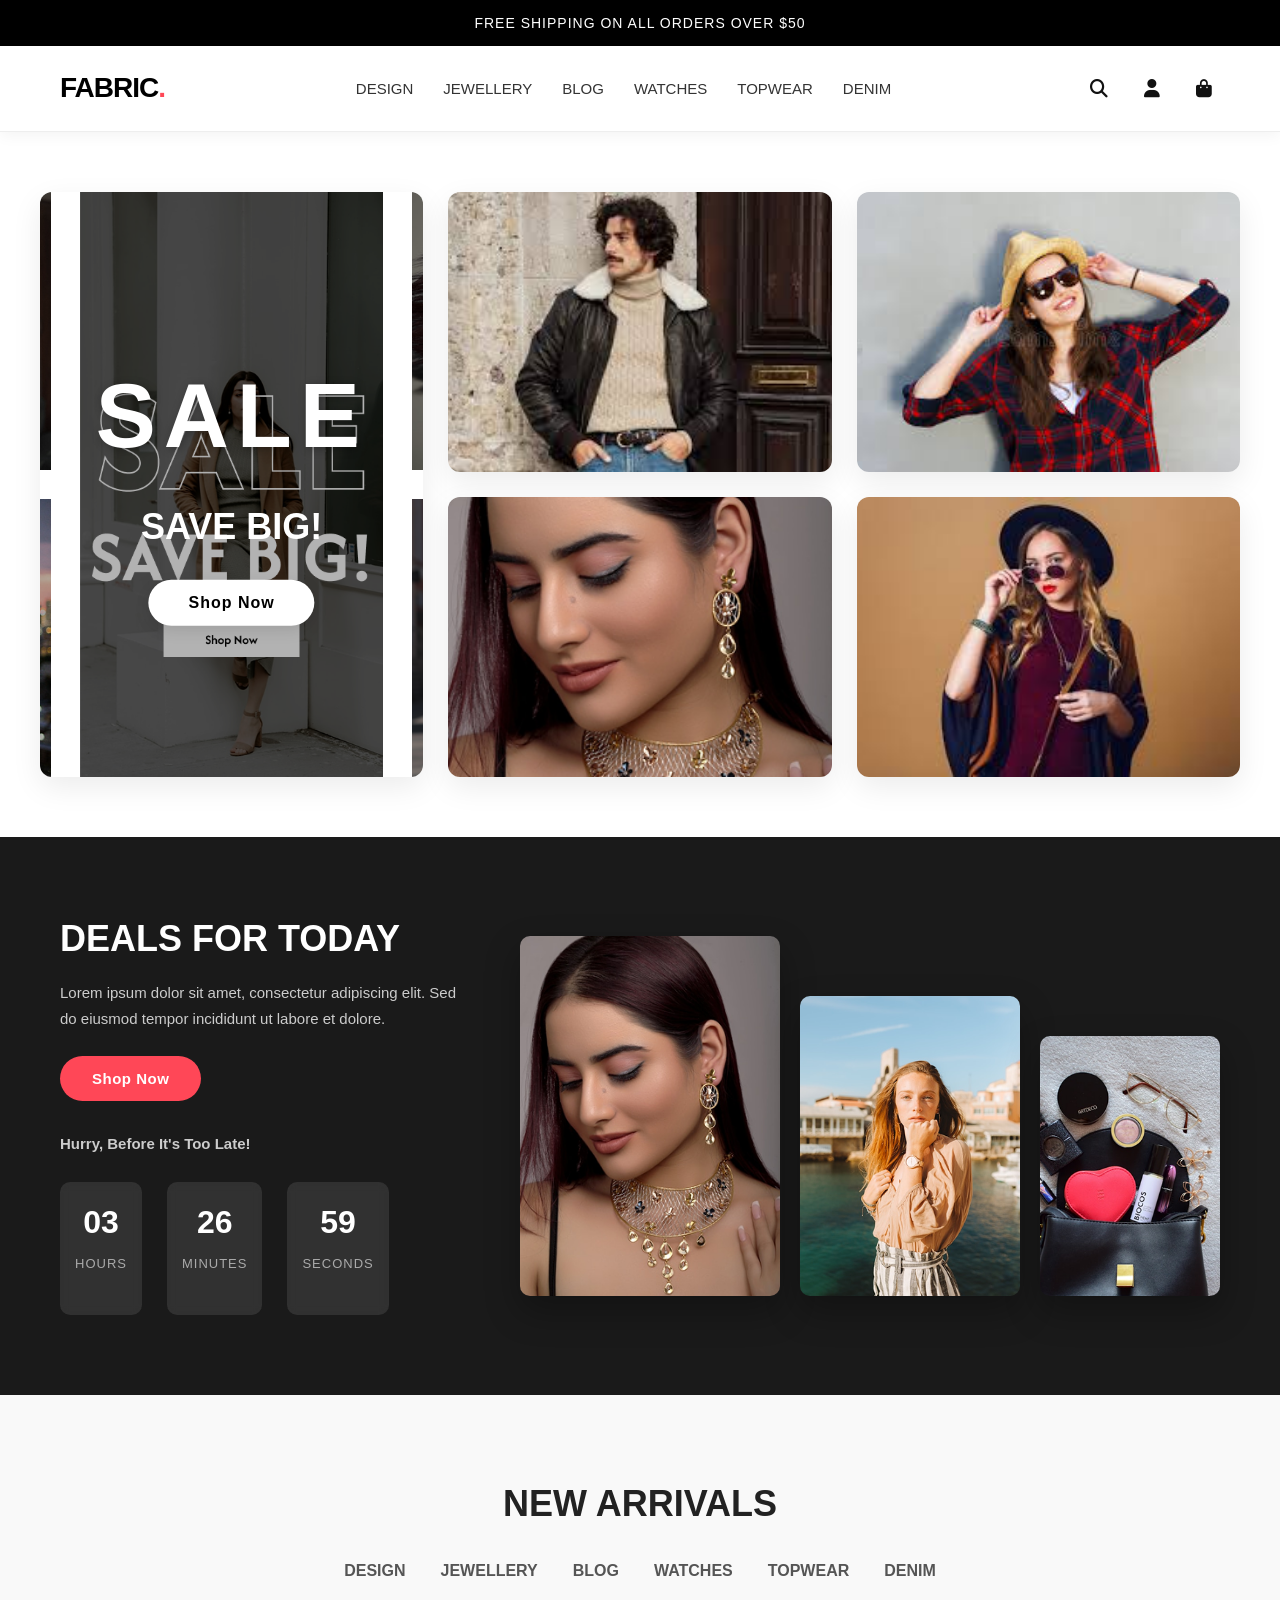
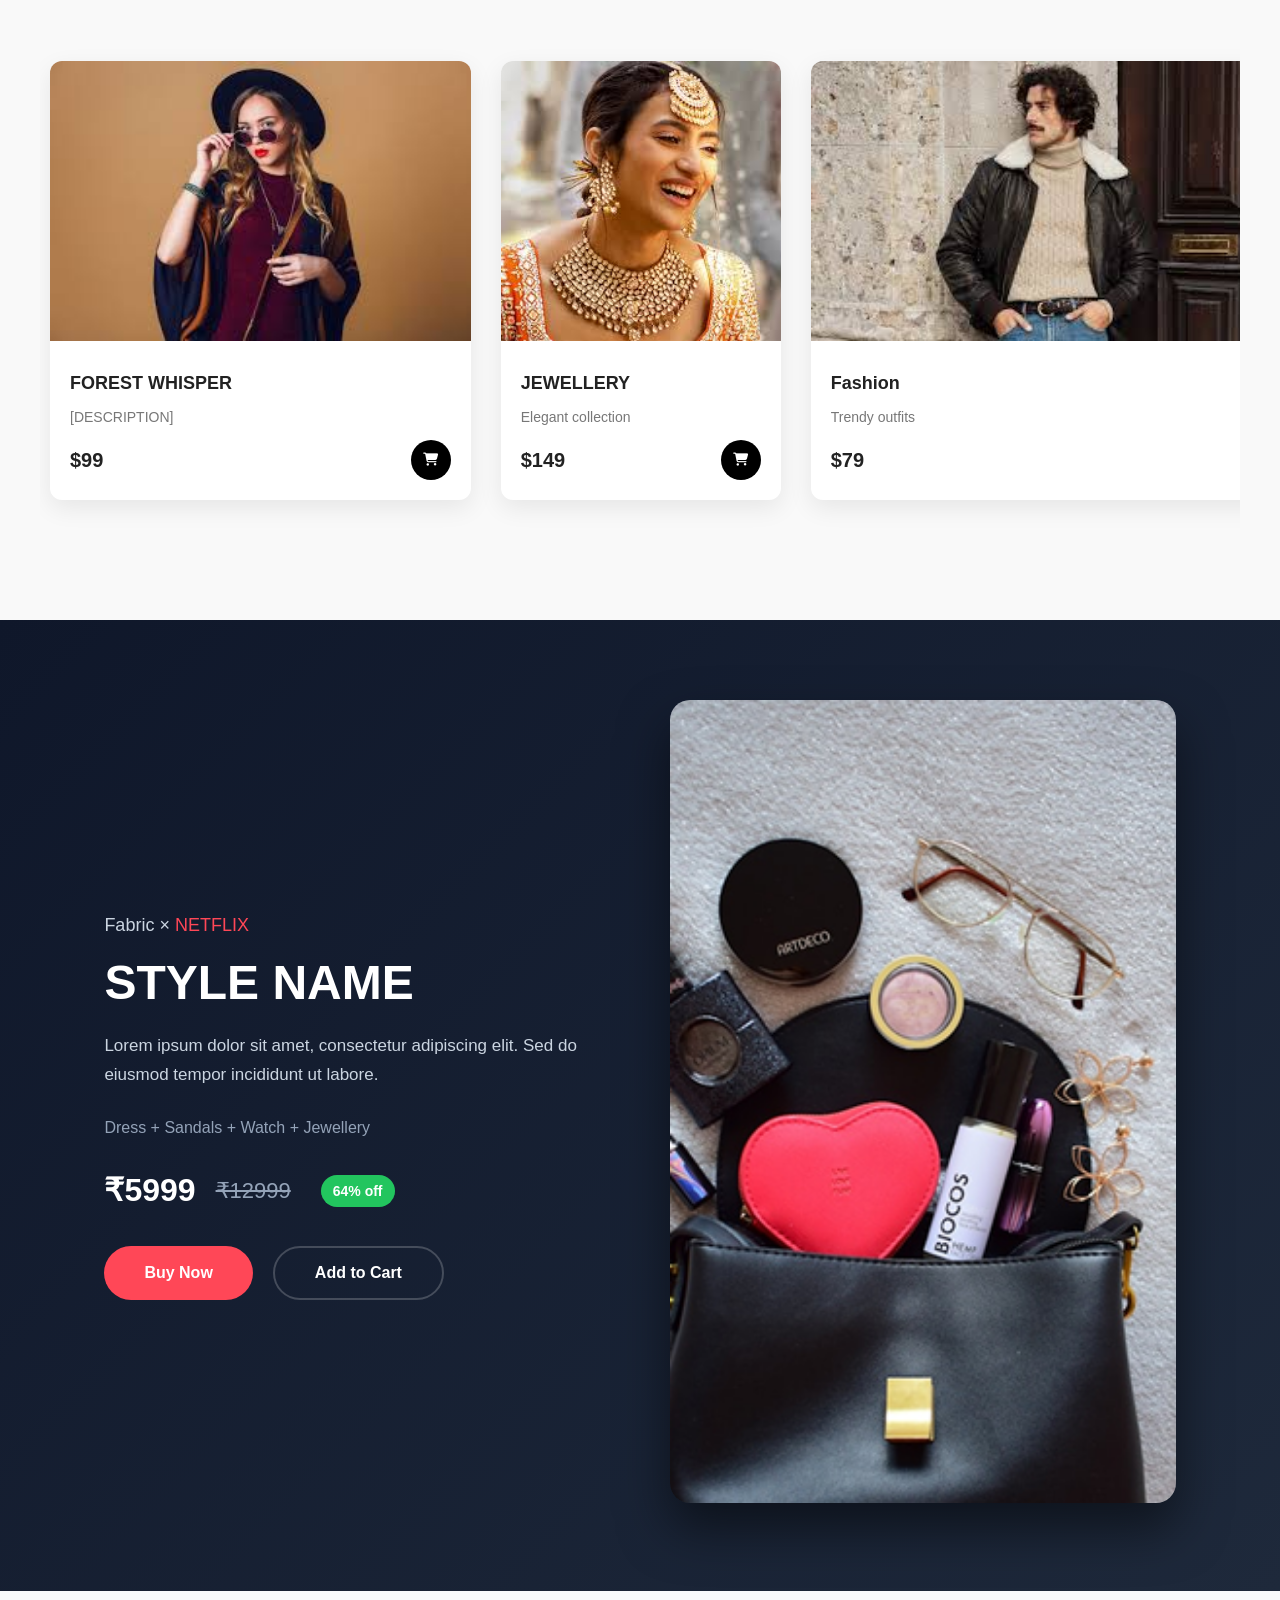
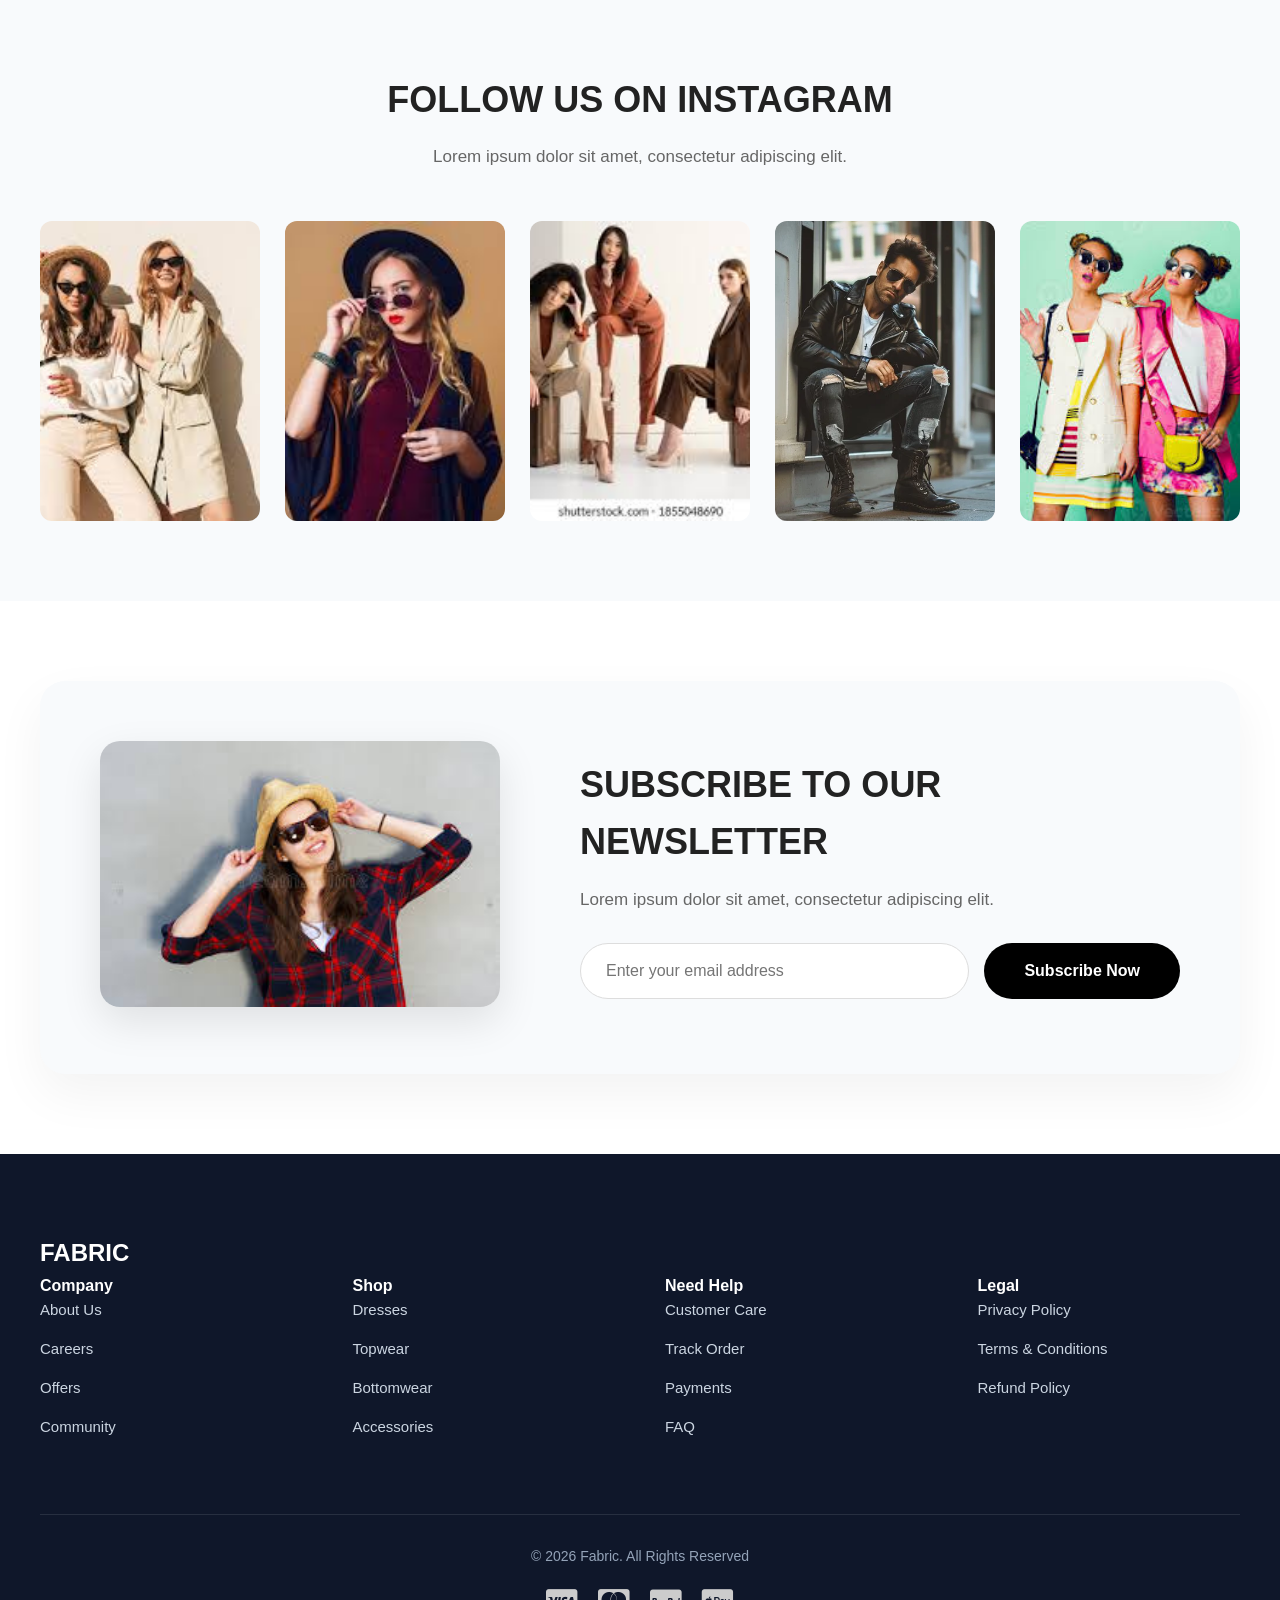
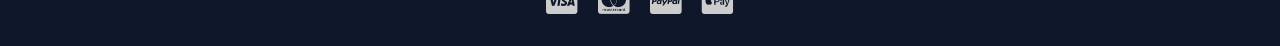
==== commit a0741e59: "img changes" ====
--- a/index.html
+++ b/index.html
@@ -122,7 +122,7 @@
             <div class="grid">
 
                 <div class="box">
-                    <img src=".vscode\mens_files\shirt-clothes_926199-3914502.jpg">
+                    <img src="fashions.jpg">
                 </div>
 
                 <div class="box sale">
@@ -135,15 +135,15 @@
                 </div>
 
                 <div class="box">
-                    <img src=".vscode/fashion.jpg">
+                    <img src="t6.jpg">
                 </div>
 
                 <div class="box">
-                    <img src=".vscode\mens_files\male-belt-sweater-accessories-clothes_1203-6421.jpg">
+                    <img src="Rectangle 19283.png">
                 </div>
 
                 <div class="box">
-                    <img src=".vscode\mens_files\woman-picking-outfit-holding-two-shirts-choosing_176420-16652.jpg">
+                    <img src="t2.jpg">
                 </div>
 
             </div>
@@ -336,21 +336,21 @@
             </div>
             
             <div class="insta-item">
-                <img src=".vscode\mens_files\male-belt-sweater-accessories-clothes_1203-6421.jpg">
+                <img src="t3.jpg">
                 <div class="insta-overlay">
                     <i class="fab fa-instagram insta-icon"></i>
                 </div>
             </div>
             
             <div class="insta-item">
-                <img src=".vscode\mens_files\flat-lay-woman-style-accessories-red-knitted-sweater-checkered-shirt-jeans-black-leather-boots-autumn-fashion-trend-vintage-photo-camera-swiss-knife-passport-traveler-outfit_285396-5094.jpg">
+                <img src="t4.webp">
                 <div class="insta-overlay">
                     <i class="fab fa-instagram insta-icon"></i>
                 </div>
             </div>
             
             <div class="insta-item">
-                <img src=".vscode\mens_files\spring-wardrobe-switch-still-life_23-2150176694.jpg">
+                <img src="t5.jpg">
                 <div class="insta-overlay">
                     <i class="fab fa-instagram insta-icon"></i>
                 </div>
@@ -364,7 +364,7 @@
         <div class="news-container">
 
             <div class="news-image">
-                <img src=".vscode\mens_files\still-life-with-classic-shirts-hanger_23-2150828629.jpg">
+                <img src="t6.jpg">
             </div>
 
             <div class="news-text">
